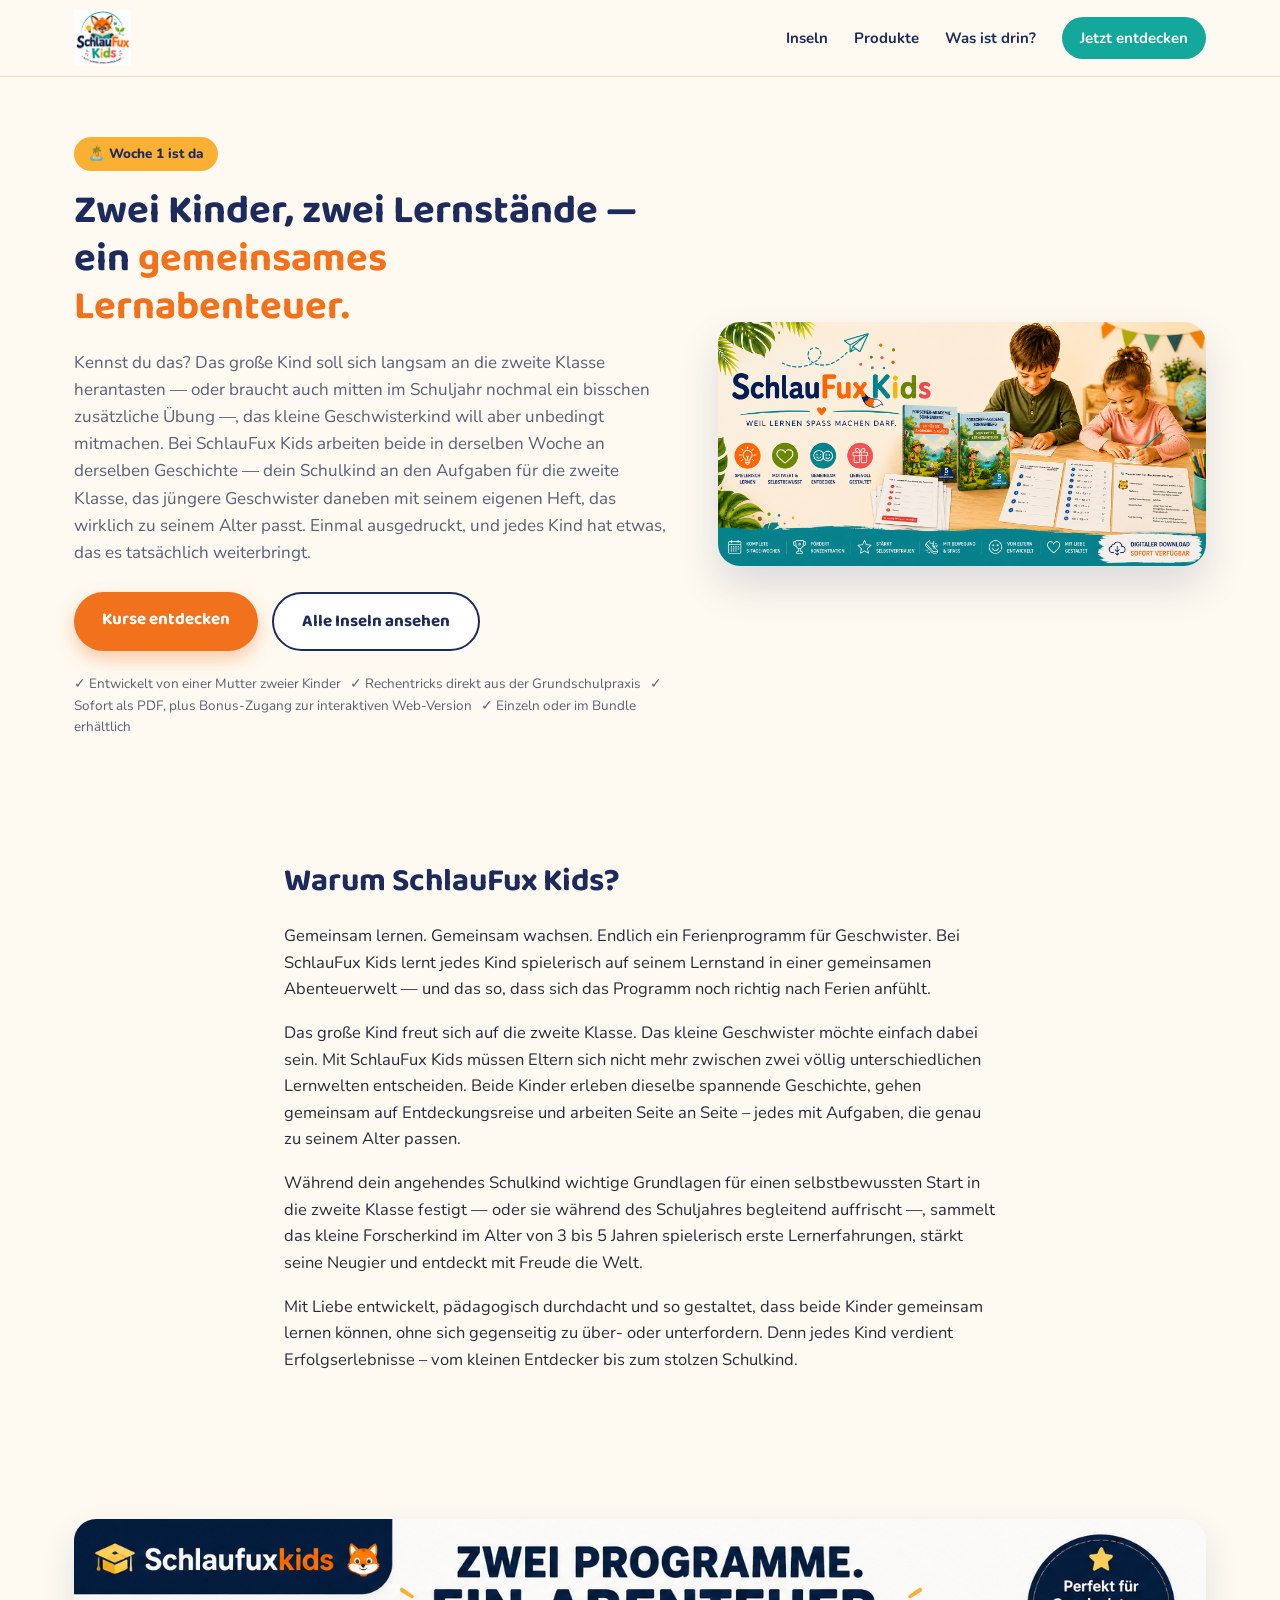
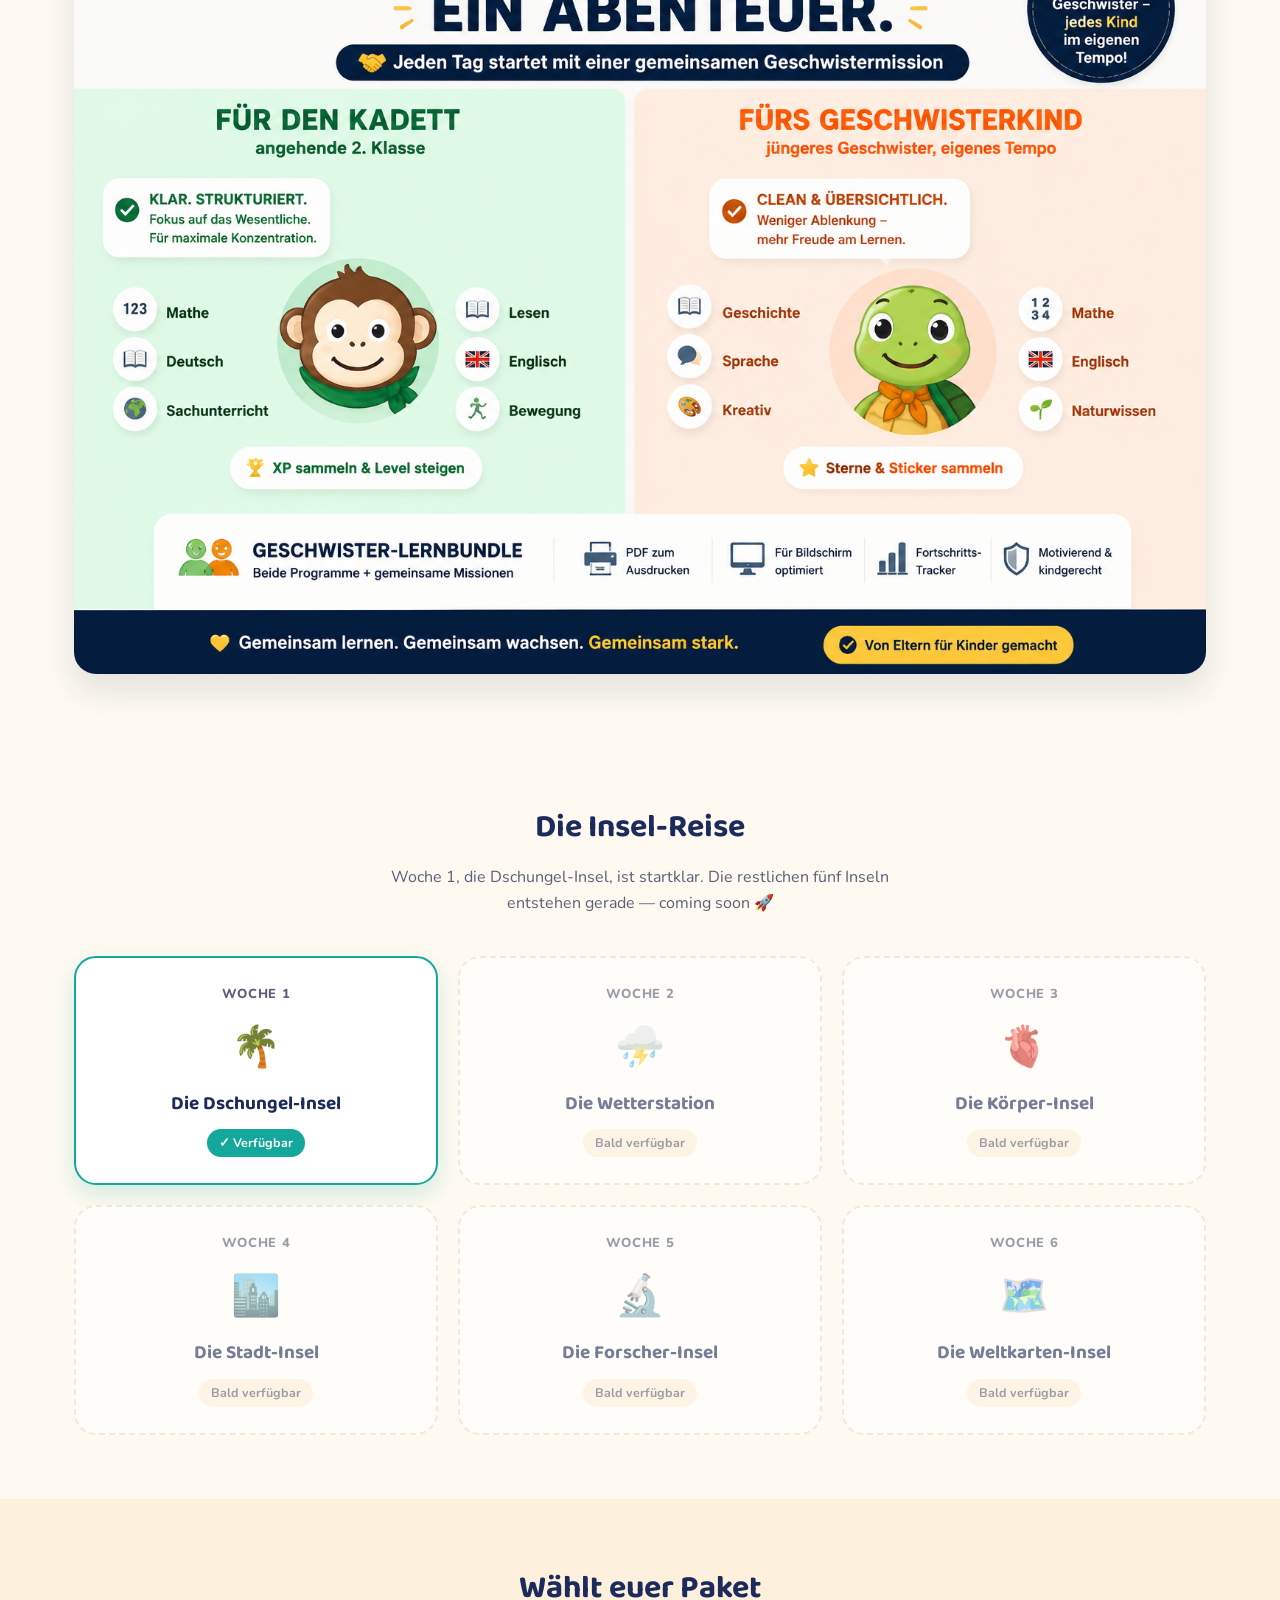
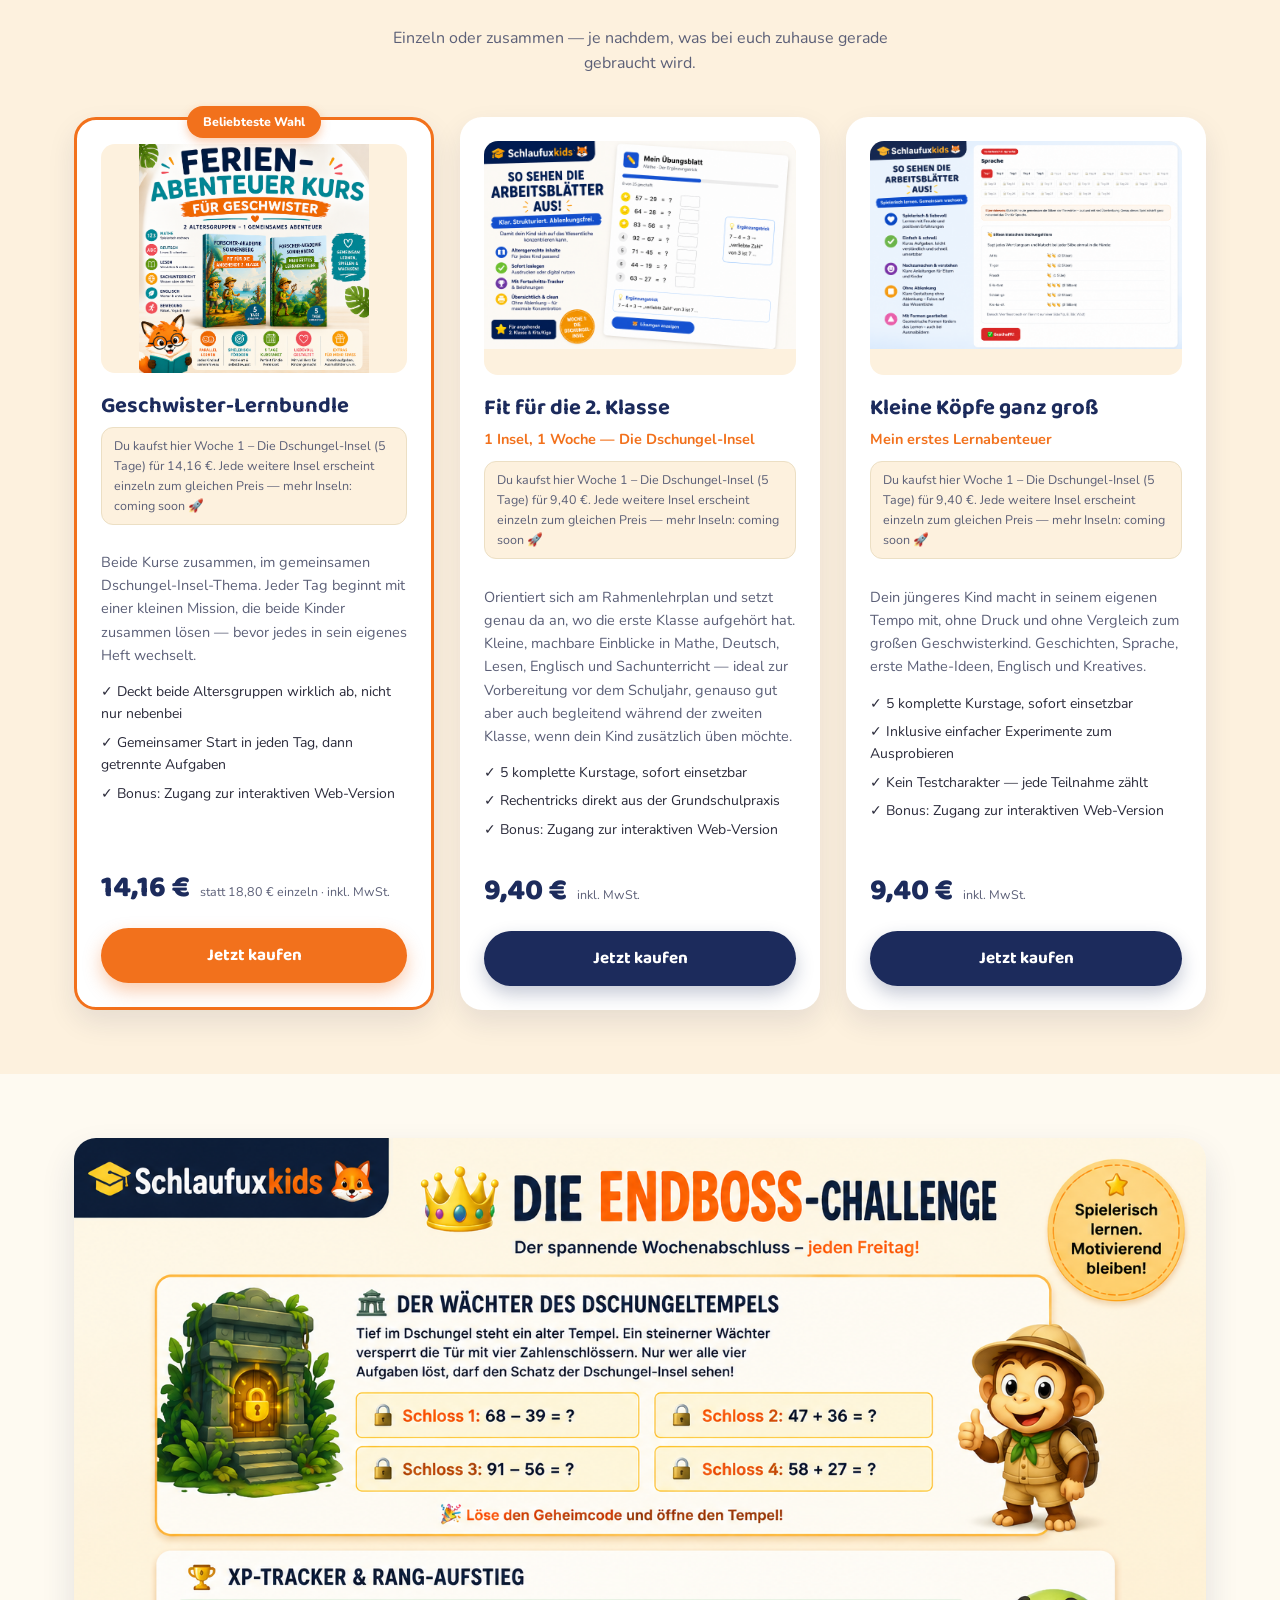
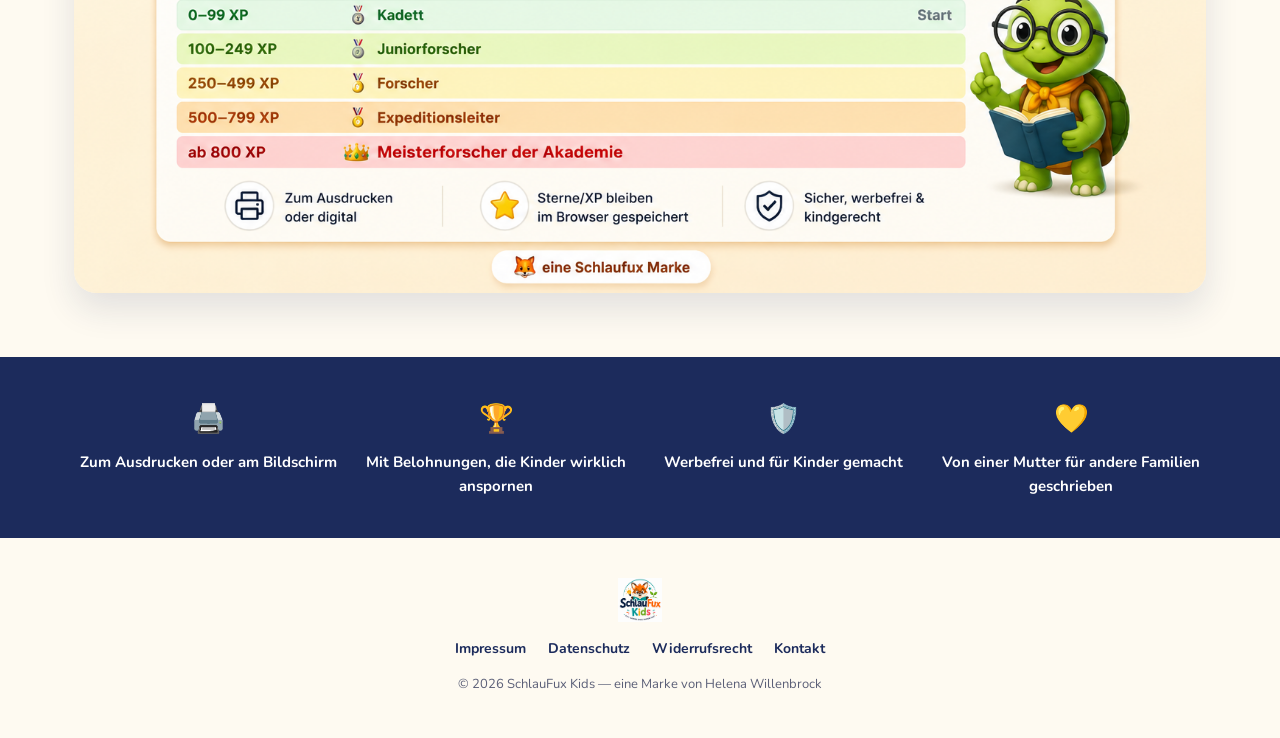
==== index.html @ 7cf53f63 "Initial deploy: SchlauFux Kids website Co-Authored-By: Claude Sonnet 5 <noreply@anthropic.com>" ====
<!DOCTYPE html>
<html lang="de">
<head>
<meta charset="UTF-8">
<meta name="viewport" content="width=device-width, initial-scale=1.0">
<title>SchlauFux Kids — Ferienlernpakete für Geschwister</title>
<meta name="description" content="Ferien-Lernpakete für Geschwister unterschiedlichen Alters — jedes Kind bekommt Aufgaben, die zu seinem Alter passen. Als Bundle oder einzeln.">
<link rel="preconnect" href="https://fonts.googleapis.com">
<link rel="preconnect" href="https://fonts.gstatic.com" crossorigin>
<link href="https://fonts.googleapis.com/css2?family=Baloo+2:wght@500;700;800&family=Nunito:wght@400;600;700;800&display=swap" rel="stylesheet">
<link rel="stylesheet" href="css/style.css?v=1">
</head>
<body>

<header class="site-header">
  <div class="wrap header-inner">
    <a href="#top" class="brand">
      <img src="img/logo.png" alt="SchlauFux Kids" class="brand-logo">
    </a>
    <nav class="main-nav">
      <a href="#inseln">Inseln</a>
      <a href="#produkte">Produkte</a>
      <a href="#enthalten">Was ist drin?</a>
      <a href="#produkte" class="nav-cta">Jetzt entdecken</a>
    </nav>
  </div>
</header>

<section class="hero" id="top">
  <div class="wrap hero-inner">
    <div class="hero-text">
      <span class="eyebrow">🏝️ Woche 1 ist da</span>
      <h1>Zwei Kinder, zwei Lernstände —<br>ein <span class="accent-orange">gemeinsames Lernabenteuer.</span></h1>
      <p class="hero-sub">Kennst du das? Das große Kind soll sich langsam an die zweite Klasse herantasten — oder braucht auch mitten im Schuljahr nochmal ein bisschen zusätzliche Übung —, das kleine Geschwisterkind will aber unbedingt mitmachen. Bei SchlauFux Kids arbeiten beide in derselben Woche an derselben Geschichte — dein Schulkind an den Aufgaben für die zweite Klasse, das jüngere Geschwister daneben mit seinem eigenen Heft, das wirklich zu seinem Alter passt. Einmal ausgedruckt, und jedes Kind hat etwas, das es tatsächlich weiterbringt.</p>
      <div class="hero-actions">
        <a href="#produkte" class="btn btn-primary">Kurse entdecken</a>
        <a href="#inseln" class="btn btn-ghost">Alle Inseln ansehen</a>
      </div>
      <p class="trust-line">✓ Entwickelt von einer Mutter zweier Kinder &nbsp; ✓ Rechentricks direkt aus der Grundschulpraxis &nbsp; ✓ Sofort als PDF, plus Bonus-Zugang zur interaktiven Web-Version &nbsp; ✓ Einzeln oder im Bundle erhältlich</p>
    </div>
    <div class="hero-image">
      <img src="img/hero-banner.png" alt="SchlauFux Kids — zwei Kinder arbeiten mit den Lernheften">
    </div>
  </div>
</section>

<section class="section warum">
  <div class="wrap warum-inner">
    <h2 class="section-title">Warum SchlauFux Kids?</h2>
    <p>Gemeinsam lernen. Gemeinsam wachsen. Endlich ein Ferienprogramm für Geschwister. Bei SchlauFux Kids lernt jedes Kind spielerisch auf seinem Lernstand in einer gemeinsamen Abenteuerwelt — und das so, dass sich das Programm noch richtig nach Ferien anfühlt.</p>
    <p>Das große Kind freut sich auf die zweite Klasse. Das kleine Geschwister möchte einfach dabei sein. Mit SchlauFux Kids müssen Eltern sich nicht mehr zwischen zwei völlig unterschiedlichen Lernwelten entscheiden. Beide Kinder erleben dieselbe spannende Geschichte, gehen gemeinsam auf Entdeckungsreise und arbeiten Seite an Seite – jedes mit Aufgaben, die genau zu seinem Alter passen.</p>
    <p>Während dein angehendes Schulkind wichtige Grundlagen für einen selbstbewussten Start in die zweite Klasse festigt — oder sie während des Schuljahres begleitend auffrischt —, sammelt das kleine Forscherkind im Alter von 3 bis 5 Jahren spielerisch erste Lernerfahrungen, stärkt seine Neugier und entdeckt mit Freude die Welt.</p>
    <p>Mit Liebe entwickelt, pädagogisch durchdacht und so gestaltet, dass beide Kinder gemeinsam lernen können, ohne sich gegenseitig zu über- oder unterfordern. Denn jedes Kind verdient Erfolgserlebnisse – vom kleinen Entdecker bis zum stolzen Schulkind.</p>
  </div>
</section>

<section class="section two-programs">
  <div class="wrap">
    <img src="img/two-programs.png" alt="Zwei Programme, ein Abenteuer — für den Kadett und das Geschwisterkind" class="full-image">
  </div>
</section>

<section class="section" id="inseln">
  <div class="wrap">
    <h2 class="section-title">Die Insel-Reise</h2>
    <p class="section-sub">Woche 1, die Dschungel-Insel, ist startklar. Die restlichen fünf Inseln entstehen gerade — coming soon 🚀</p>
    <div class="island-roadmap">
      <div class="island-card available">
        <span class="island-num">Woche 1</span>
        <span class="island-emoji">🌴</span>
        <h3>Die Dschungel-Insel</h3>
        <span class="island-status status-available">✓ Verfügbar</span>
      </div>
      <div class="island-card">
        <span class="island-num">Woche 2</span>
        <span class="island-emoji">⛈️</span>
        <h3>Die Wetterstation</h3>
        <span class="island-status">Bald verfügbar</span>
      </div>
      <div class="island-card">
        <span class="island-num">Woche 3</span>
        <span class="island-emoji">🫀</span>
        <h3>Die Körper-Insel</h3>
        <span class="island-status">Bald verfügbar</span>
      </div>
      <div class="island-card">
        <span class="island-num">Woche 4</span>
        <span class="island-emoji">🏙️</span>
        <h3>Die Stadt-Insel</h3>
        <span class="island-status">Bald verfügbar</span>
      </div>
      <div class="island-card">
        <span class="island-num">Woche 5</span>
        <span class="island-emoji">🔬</span>
        <h3>Die Forscher-Insel</h3>
        <span class="island-status">Bald verfügbar</span>
      </div>
      <div class="island-card">
        <span class="island-num">Woche 6</span>
        <span class="island-emoji">🗺️</span>
        <h3>Die Weltkarten-Insel</h3>
        <span class="island-status">Bald verfügbar</span>
      </div>
    </div>
  </div>
</section>

<section class="section alt" id="produkte">
  <div class="wrap">
    <h2 class="section-title">Wählt euer Paket</h2>
    <p class="section-sub">Einzeln oder zusammen — je nachdem, was bei euch zuhause gerade gebraucht wird.</p>

    <div class="product-grid">

      <article class="product-card product-bundle">
        <span class="product-badge">Beliebteste Wahl</span>
        <img src="img/bundle-cover.png" alt="Geschwister-Lernbundle Cover" class="product-cover">
        <h3>Geschwister-Lernbundle</h3>
        <p class="availability-note">Du kaufst hier Woche 1 – Die Dschungel-Insel (5 Tage) für 14,16 €. Jede weitere Insel erscheint einzeln zum gleichen Preis — mehr Inseln: coming soon 🚀</p>
        <p class="product-desc">Beide Kurse zusammen, im gemeinsamen Dschungel-Insel-Thema. Jeder Tag beginnt mit einer kleinen Mission, die beide Kinder zusammen lösen — bevor jedes in sein eigenes Heft wechselt.</p>
        <ul class="product-features">
          <li>✓ Deckt beide Altersgruppen wirklich ab, nicht nur nebenbei</li>
          <li>✓ Gemeinsamer Start in jeden Tag, dann getrennte Aufgaben</li>
          <li>✓ Bonus: Zugang zur interaktiven Web-Version</li>
        </ul>
        <div class="product-price">
          <span class="price-amount">14,16&nbsp;€</span>
          <span class="price-note">statt 18,80&nbsp;€ einzeln · inkl. MwSt.</span>
        </div>
        <a href="#" class="btn btn-primary btn-block" data-checkout="bundle" rel="nofollow">Jetzt kaufen</a>
      </article>

      <article class="product-card">
        <img src="img/worksheet-preview.png" alt="Fit für die 2. Klasse — Die Dschungel-Insel" class="product-cover product-cover-crop">
        <h3>Fit für die 2. Klasse</h3>
        <p class="product-tagline">1 Insel, 1 Woche — Die Dschungel-Insel</p>
        <p class="availability-note">Du kaufst hier Woche 1 – Die Dschungel-Insel (5 Tage) für 9,40 €. Jede weitere Insel erscheint einzeln zum gleichen Preis — mehr Inseln: coming soon 🚀</p>
        <p class="product-desc">Orientiert sich am Rahmenlehrplan und setzt genau da an, wo die erste Klasse aufgehört hat. Kleine, machbare Einblicke in Mathe, Deutsch, Lesen, Englisch und Sachunterricht — ideal zur Vorbereitung vor dem Schuljahr, genauso gut aber auch begleitend während der zweiten Klasse, wenn dein Kind zusätzlich üben möchte.</p>
        <ul class="product-features">
          <li>✓ 5 komplette Kurstage, sofort einsetzbar</li>
          <li>✓ Rechentricks direkt aus der Grundschulpraxis</li>
          <li>✓ Bonus: Zugang zur interaktiven Web-Version</li>
        </ul>
        <div class="product-price">
          <span class="price-amount">9,40&nbsp;€</span>
          <span class="price-note">inkl. MwSt.</span>
        </div>
        <a href="#" class="btn btn-secondary btn-block" data-checkout="solo-2klasse" rel="nofollow">Jetzt kaufen</a>
      </article>

      <article class="product-card">
        <img src="img/kleine-koepfe-preview.png" alt="Kleine Köpfe ganz groß — Mein erstes Lernabenteuer" class="product-cover product-cover-crop">
        <h3>Kleine Köpfe ganz groß</h3>
        <p class="product-tagline">Mein erstes Lernabenteuer</p>
        <p class="availability-note">Du kaufst hier Woche 1 – Die Dschungel-Insel (5 Tage) für 9,40 €. Jede weitere Insel erscheint einzeln zum gleichen Preis — mehr Inseln: coming soon 🚀</p>
        <p class="product-desc">Dein jüngeres Kind macht in seinem eigenen Tempo mit, ohne Druck und ohne Vergleich zum großen Geschwisterkind. Geschichten, Sprache, erste Mathe-Ideen, Englisch und Kreatives.</p>
        <ul class="product-features">
          <li>✓ 5 komplette Kurstage, sofort einsetzbar</li>
          <li>✓ Inklusive einfacher Experimente zum Ausprobieren</li>
          <li>✓ Kein Testcharakter — jede Teilnahme zählt</li>
          <li>✓ Bonus: Zugang zur interaktiven Web-Version</li>
        </ul>
        <div class="product-price">
          <span class="price-amount">9,40&nbsp;€</span>
          <span class="price-note">inkl. MwSt.</span>
        </div>
        <a href="#" class="btn btn-secondary btn-block" data-checkout="solo-kita" rel="nofollow">Jetzt kaufen</a>
      </article>

    </div>
  </div>
</section>

<section class="section" id="enthalten">
  <div class="wrap">
    <img src="img/endboss-challenge.png" alt="Die Endboss-Challenge — Wochenabschluss" class="full-image">
  </div>
</section>

<section class="section trust-strip">
  <div class="wrap trust-strip-inner">
    <div class="trust-item">
      <span class="trust-icon">🖨️</span>
      <span>Zum Ausdrucken oder am Bildschirm</span>
    </div>
    <div class="trust-item">
      <span class="trust-icon">🏆</span>
      <span>Mit Belohnungen, die Kinder wirklich anspornen</span>
    </div>
    <div class="trust-item">
      <span class="trust-icon">🛡️</span>
      <span>Werbefrei und für Kinder gemacht</span>
    </div>
    <div class="trust-item">
      <span class="trust-icon">💛</span>
      <span>Von einer Mutter für andere Familien geschrieben</span>
    </div>
  </div>
</section>

<footer class="site-footer">
  <div class="wrap footer-inner">
    <img src="img/logo.png" alt="SchlauFux Kids" class="footer-logo">
    <nav class="footer-nav">
      <a href="impressum.html">Impressum</a>
      <a href="datenschutz.html">Datenschutz</a>
      <a href="widerruf.html">Widerrufsrecht</a>
      <a href="mailto:Helenawillen@gmx.de">Kontakt</a>
    </nav>
    <p class="footer-copy">© 2026 SchlauFux Kids — eine Marke von Helena Willenbrock</p>
  </div>
</footer>

</body>
</html>
---- css/style.css ----
:root {
  --navy: #1c2b5c;
  --orange: #f2711c;
  --teal: #14a89c;
  --gold: #fbb034;
  --green: #7cb518;
  --pink: #ef476f;
  --cream: #fefaf1;
  --cream-alt: #fdf1de;
  --text: #2a2a3a;
  --text-soft: #5b5f77;
  --border: #ecdfc4;
  --radius: 22px;
  --font-fun: 'Baloo 2', sans-serif;
  --font-body: 'Nunito', sans-serif;
}

* { box-sizing: border-box; }
html { scroll-behavior: smooth; }
body {
  margin: 0;
  font-family: var(--font-body);
  color: var(--text);
  background: var(--cream);
  line-height: 1.6;
}
img { max-width: 100%; display: block; }
h1, h2, h3 { font-family: var(--font-fun); color: var(--navy); margin: 0 0 12px; }
a { color: inherit; }
.wrap { max-width: 1180px; margin: 0 auto; padding: 0 24px; }
.accent-orange { color: var(--orange); }

/* ---------- Buttons ---------- */
.btn {
  display: inline-block;
  font-family: var(--font-fun);
  font-weight: 700;
  font-size: 17px;
  text-decoration: none;
  padding: 14px 28px;
  border-radius: 999px;
  transition: transform 0.15s ease, box-shadow 0.15s ease;
  border: none;
  cursor: pointer;
}
.btn:hover { transform: translateY(-2px); }
.btn-primary {
  background: var(--orange);
  color: #fff;
  box-shadow: 0 8px 18px rgba(242,113,28,0.35);
}
.btn-secondary {
  background: var(--navy);
  color: #fff;
  box-shadow: 0 8px 18px rgba(28,43,92,0.25);
}
.btn-ghost {
  background: #fff;
  color: var(--navy);
  border: 2px solid var(--navy);
}
.btn-block { width: 100%; text-align: center; }

/* ---------- Header ---------- */
.site-header {
  position: sticky;
  top: 0;
  z-index: 50;
  background: rgba(254,250,241,0.92);
  backdrop-filter: blur(6px);
  border-bottom: 1px solid var(--border);
}
.header-inner {
  display: flex;
  align-items: center;
  justify-content: space-between;
  padding: 10px 24px;
}
.brand-logo { height: 56px; }
.main-nav { display: flex; align-items: center; gap: 26px; }
.main-nav a {
  text-decoration: none;
  font-weight: 700;
  color: var(--navy);
  font-size: 15px;
}
.main-nav .nav-cta {
  background: var(--teal);
  color: #fff;
  padding: 9px 18px;
  border-radius: 999px;
}

/* ---------- Hero ---------- */
.hero { padding: 60px 0 40px; }
.hero-inner {
  display: grid;
  grid-template-columns: 1.1fr 0.9fr;
  gap: 48px;
  align-items: center;
}
.eyebrow {
  display: inline-block;
  background: var(--gold);
  color: var(--navy);
  font-weight: 800;
  font-size: 13.5px;
  padding: 6px 14px;
  border-radius: 999px;
  margin-bottom: 16px;
}
.hero h1 { font-size: 40px; line-height: 1.2; margin-bottom: 18px; }
.hero-sub { font-size: 17px; color: var(--text-soft); margin-bottom: 26px; }
.hero-actions { display: flex; gap: 14px; flex-wrap: wrap; margin-bottom: 22px; }
.trust-line { font-size: 13.5px; color: var(--text-soft); }
.hero-image img { border-radius: var(--radius); box-shadow: 0 20px 40px rgba(28,43,92,0.15); }

/* ---------- Sections ---------- */
.section { padding: 64px 0; }
.section.alt { background: var(--cream-alt); }
.section-title { text-align: center; font-size: 32px; }
.section-sub {
  text-align: center;
  color: var(--text-soft);
  font-size: 16px;
  max-width: 560px;
  margin: 0 auto 40px;
}
.full-image {
  border-radius: var(--radius);
  box-shadow: 0 16px 34px rgba(28,43,92,0.12);
  overflow: hidden;
}

/* ---------- Island roadmap ---------- */
.island-roadmap {
  display: grid;
  grid-template-columns: repeat(3, 1fr);
  gap: 20px;
}
.island-card {
  background: #fff;
  border: 2px dashed var(--border);
  border-radius: var(--radius);
  padding: 26px 20px;
  text-align: center;
  opacity: 0.6;
}
.island-card.available {
  opacity: 1;
  border: 2px solid var(--teal);
  box-shadow: 0 10px 24px rgba(20,168,156,0.18);
}
.island-num {
  display: block;
  font-weight: 800;
  color: var(--text-soft);
  font-size: 13px;
  text-transform: uppercase;
  letter-spacing: 0.05em;
}
.island-emoji { font-size: 40px; display: block; margin: 10px 0; }
.island-card h3 { font-size: 19px; margin-bottom: 10px; }
.island-status {
  display: inline-block;
  font-size: 12.5px;
  font-weight: 700;
  color: var(--text-soft);
  background: var(--cream-alt);
  padding: 4px 12px;
  border-radius: 999px;
}
.island-status.status-available {
  background: var(--teal);
  color: #fff;
}

/* ---------- Products ---------- */
.product-grid {
  display: grid;
  grid-template-columns: repeat(3, 1fr);
  gap: 26px;
  align-items: stretch;
}
.product-card {
  position: relative;
  background: #fff;
  border-radius: var(--radius);
  padding: 24px;
  box-shadow: 0 12px 28px rgba(28,43,92,0.10);
  display: flex;
  flex-direction: column;
}
.product-bundle { border: 3px solid var(--orange); }
.product-badge {
  position: absolute;
  top: -14px;
  left: 50%;
  transform: translateX(-50%);
  background: var(--orange);
  color: #fff;
  font-weight: 800;
  font-size: 12.5px;
  padding: 6px 16px;
  border-radius: 999px;
  box-shadow: 0 4px 10px rgba(242,113,28,0.35);
}
.product-cover {
  border-radius: 14px;
  margin-bottom: 16px;
  aspect-ratio: 4/3;
  object-fit: contain;
  background: var(--cream-alt);
}
.product-cover-crop { object-position: top; }
.availability-note {
  background: var(--cream-alt);
  border: 1px solid var(--border);
  border-radius: 12px;
  padding: 8px 12px;
  font-size: 12.5px;
  color: var(--text-soft);
  margin: 0 0 12px;
}

/* ---------- Warum-Sektion ---------- */
.warum-inner { max-width: 760px; }
.warum-inner .section-title { text-align: left; }
.warum-inner p {
  font-size: 16.5px;
  color: var(--text);
  margin-bottom: 18px;
}
.product-card h3 { font-size: 22px; margin-bottom: 2px; }
.product-tagline { font-weight: 700; color: var(--orange); margin: 0 0 10px; font-size: 14.5px; }
.product-desc { color: var(--text-soft); font-size: 14.5px; margin-bottom: 14px; }
.product-features {
  list-style: none;
  padding: 0;
  margin: 0 0 20px;
  font-size: 14px;
  color: var(--text);
}
.product-features li { margin-bottom: 6px; }
.product-price {
  margin-top: auto;
  margin-bottom: 16px;
  display: flex;
  align-items: baseline;
  gap: 10px;
}
.price-amount { font-family: var(--font-fun); font-size: 30px; color: var(--navy); font-weight: 800; }
.price-note { font-size: 12.5px; color: var(--text-soft); }

/* ---------- Trust strip ---------- */
.trust-strip { background: var(--navy); padding: 40px 0; }
.trust-strip-inner {
  display: grid;
  grid-template-columns: repeat(4, 1fr);
  gap: 18px;
  text-align: center;
}
.trust-item {
  color: #fff;
  font-weight: 700;
  font-size: 15px;
  display: flex;
  flex-direction: column;
  align-items: center;
  gap: 8px;
}
.trust-icon { font-size: 28px; }

/* ---------- Footer ---------- */
.site-footer { padding: 40px 0 30px; text-align: center; }
.footer-logo { height: 44px; margin: 0 auto 16px; }
.footer-nav { display: flex; justify-content: center; gap: 22px; margin-bottom: 14px; flex-wrap: wrap; }
.footer-nav a { text-decoration: none; font-weight: 700; font-size: 14px; color: var(--navy); }
.footer-copy { font-size: 13px; color: var(--text-soft); }

/* ---------- Responsive ---------- */
@media (max-width: 900px) {
  .hero-inner { grid-template-columns: 1fr; }
  .hero h1 { font-size: 30px; }
  .island-roadmap { grid-template-columns: repeat(2, 1fr); }
  .product-grid { grid-template-columns: 1fr; }
  .trust-strip-inner { grid-template-columns: repeat(2, 1fr); }
  .main-nav { display: none; }
}
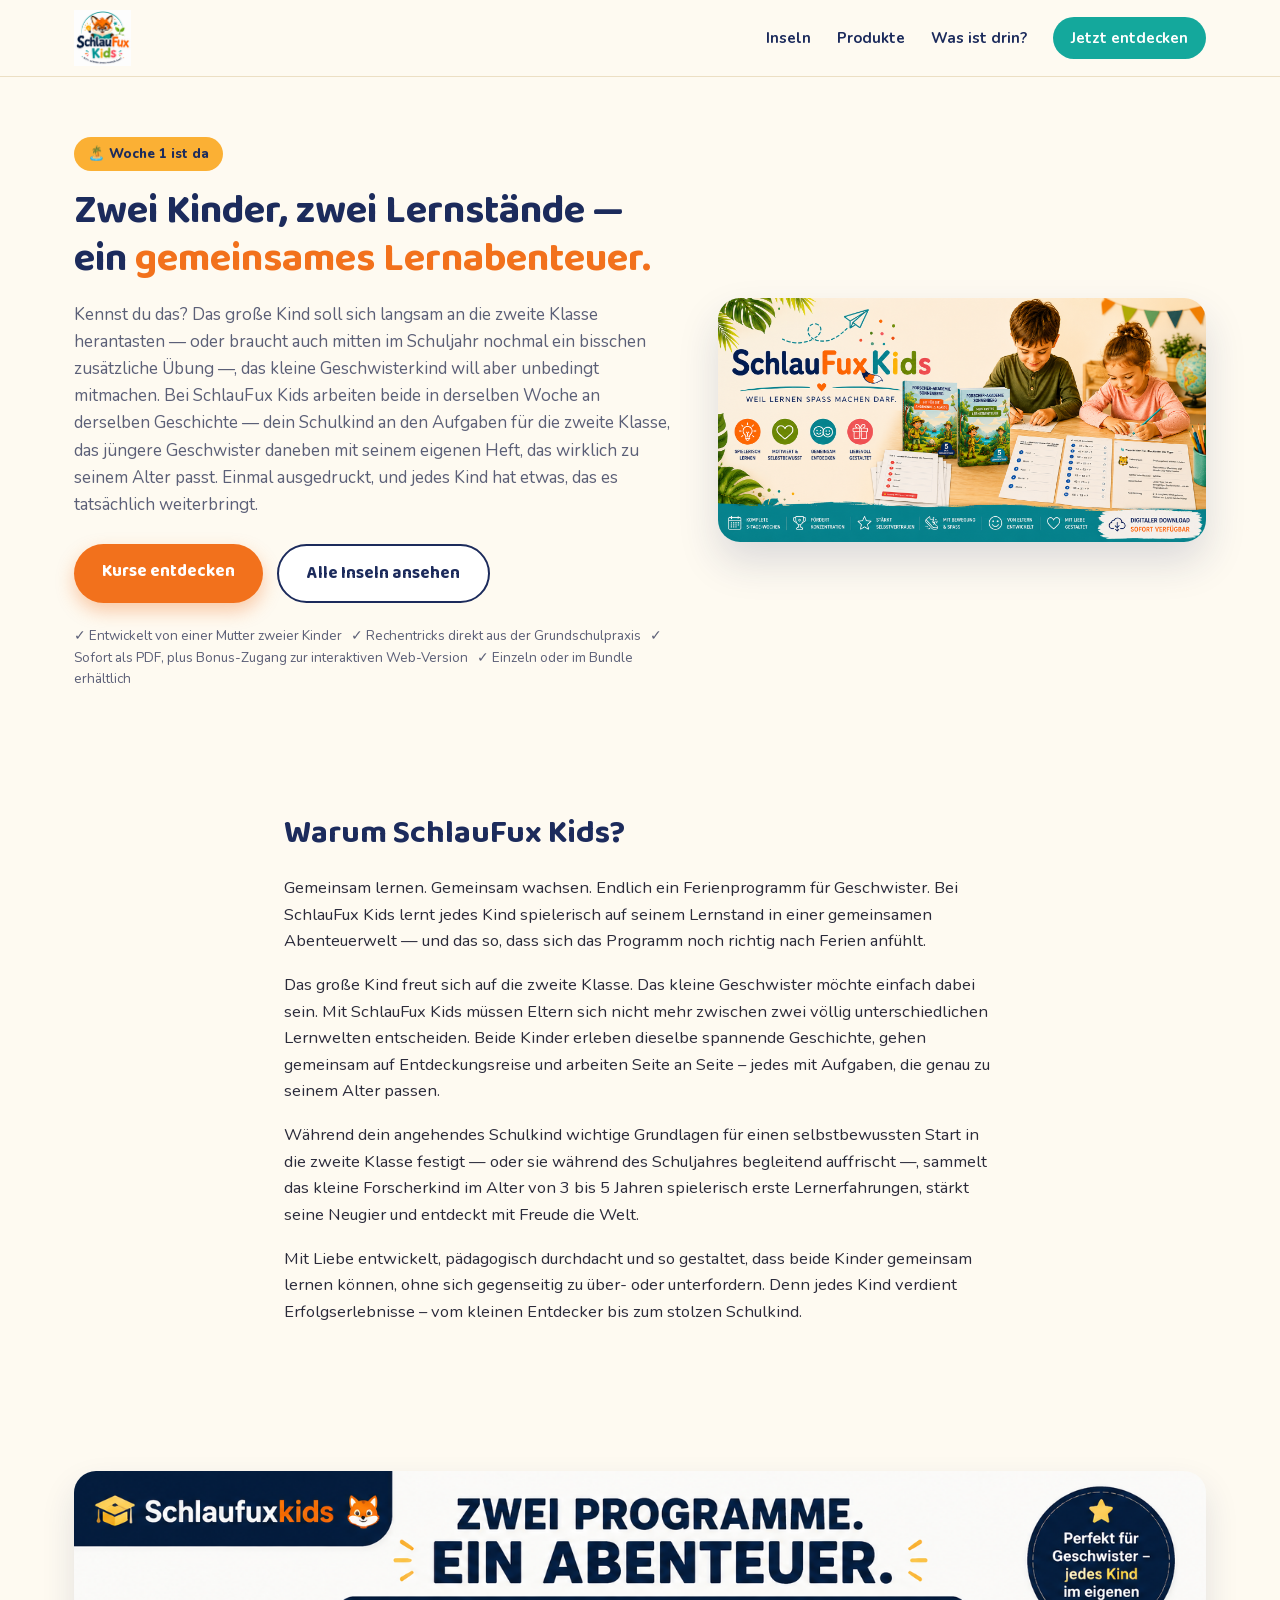
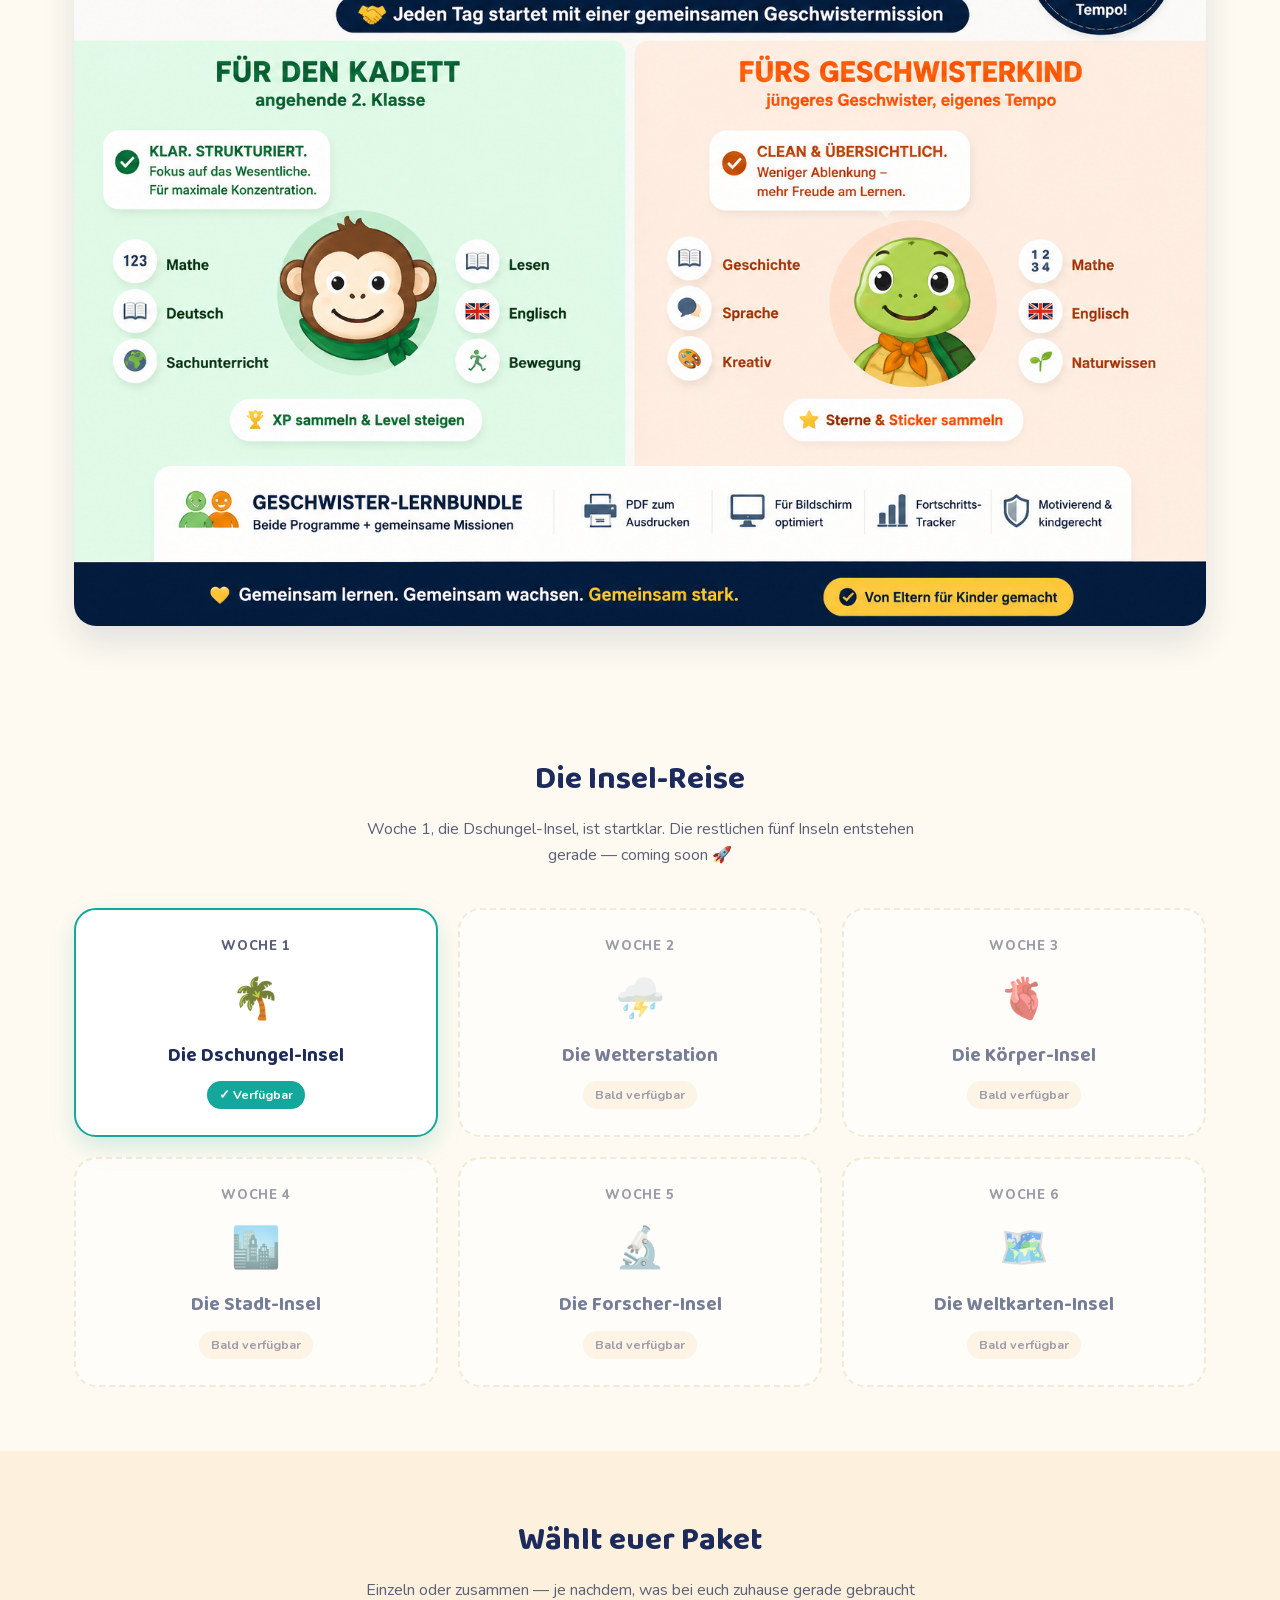
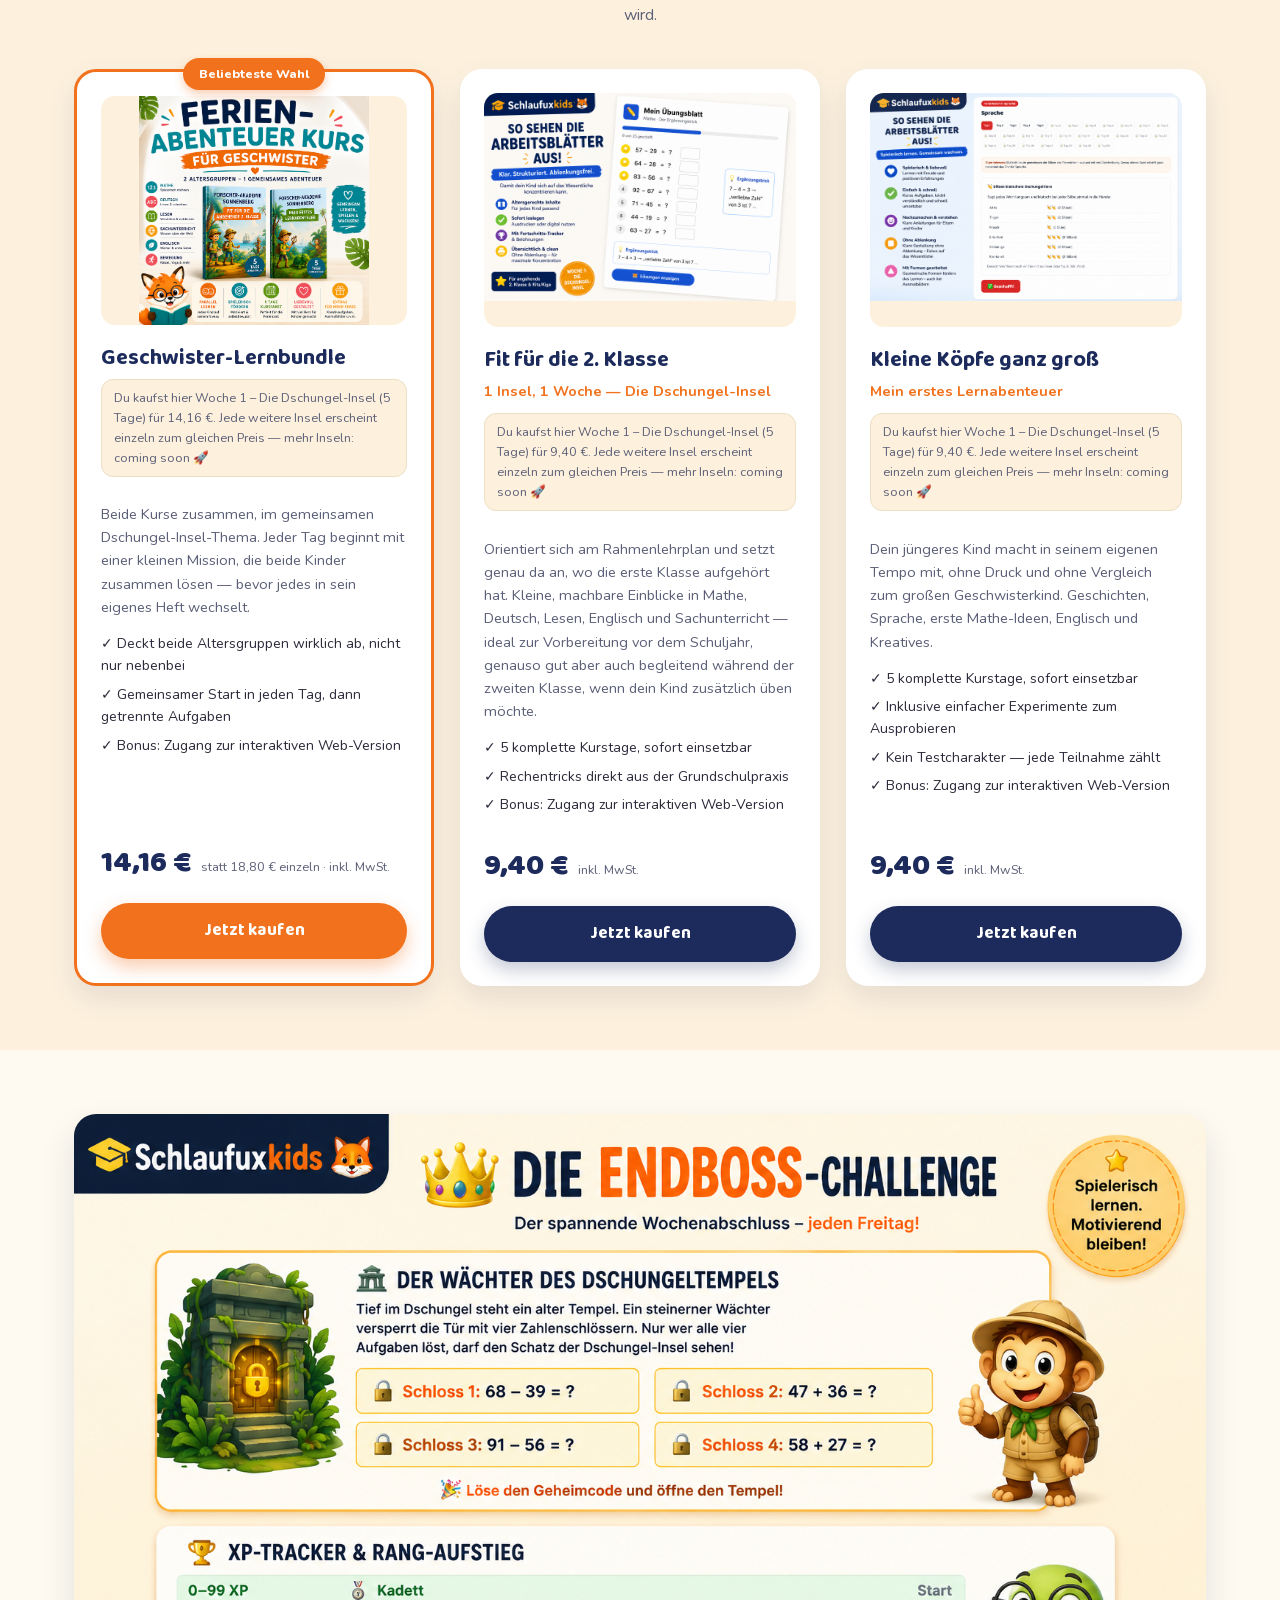
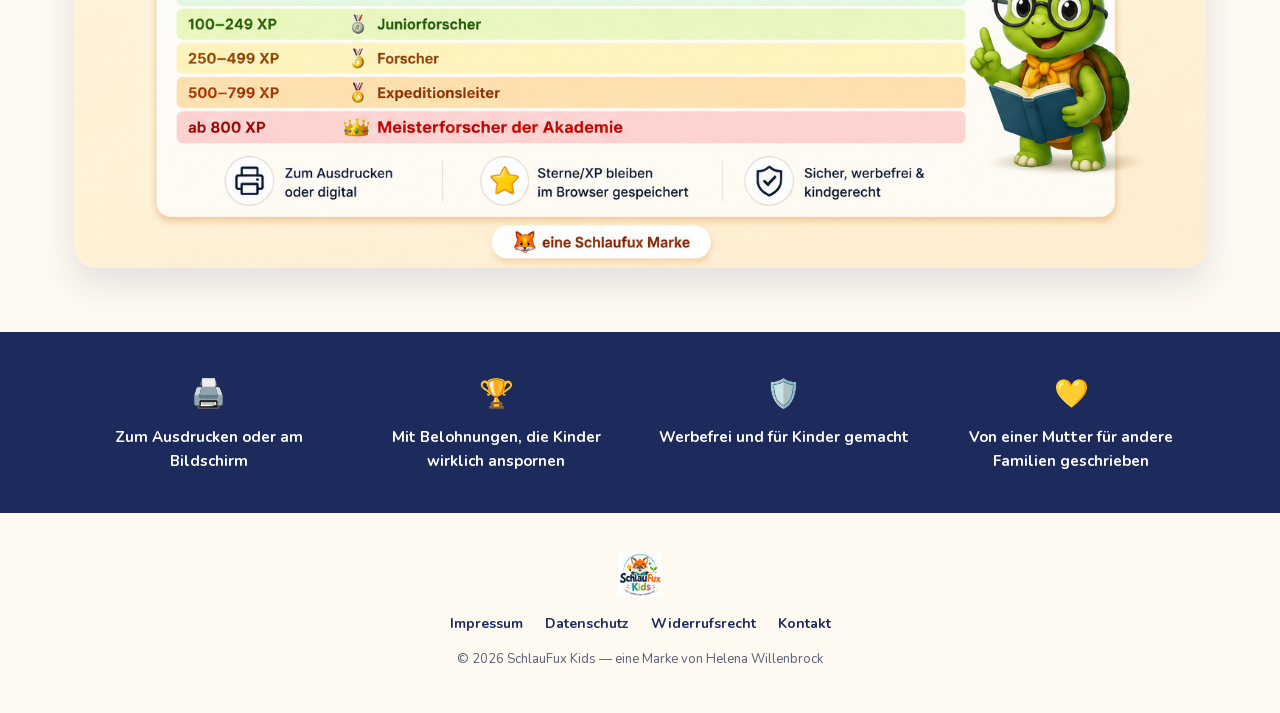
==== commit 409ea32f: "Rechtsseiten (Impressum, Datenschutz, Widerruf) + selbst gehostete Schriften Co-Authored-By: Claude " ====
--- a/index.html
+++ b/index.html
@@ -5,10 +5,8 @@
 <meta name="viewport" content="width=device-width, initial-scale=1.0">
 <title>SchlauFux Kids — Ferienlernpakete für Geschwister</title>
 <meta name="description" content="Ferien-Lernpakete für Geschwister unterschiedlichen Alters — jedes Kind bekommt Aufgaben, die zu seinem Alter passen. Als Bundle oder einzeln.">
-<link rel="preconnect" href="https://fonts.googleapis.com">
-<link rel="preconnect" href="https://fonts.gstatic.com" crossorigin>
-<link href="https://fonts.googleapis.com/css2?family=Baloo+2:wght@500;700;800&family=Nunito:wght@400;600;700;800&display=swap" rel="stylesheet">
-<link rel="stylesheet" href="css/style.css?v=1">
+<link rel="stylesheet" href="fonts/fonts.css">
+<link rel="stylesheet" href="css/style.css?v=2">
 </head>
 <body>
 
--- a/fonts/fonts.css
+++ b/fonts/fonts.css
@@ -0,0 +1,33 @@
+/* Selbst gehostete Schriften (Baloo 2, Nunito) — kein externer Aufruf an Google-Server, DSGVO-konform */
+@font-face {
+  font-family: 'Baloo 2';
+  font-style: normal;
+  font-weight: 500 800;
+  font-display: swap;
+  src: url(baloo2-latin-ext.woff2) format('woff2');
+  unicode-range: U+0100-02BA, U+02BD-02C5, U+02C7-02CC, U+02CE-02D7, U+02DD-02FF, U+0304, U+0308, U+0329, U+1D00-1DBF, U+1E00-1E9F, U+1EF2-1EFF, U+2020, U+20A0-20AB, U+20AD-20C0, U+2113, U+2C60-2C7F, U+A720-A7FF;
+}
+@font-face {
+  font-family: 'Baloo 2';
+  font-style: normal;
+  font-weight: 500 800;
+  font-display: swap;
+  src: url(baloo2-latin.woff2) format('woff2');
+  unicode-range: U+0000-00FF, U+0131, U+0152-0153, U+02BB-02BC, U+02C6, U+02DA, U+02DC, U+0304, U+0308, U+0329, U+2000-206F, U+20AC, U+2122, U+2191, U+2193, U+2212, U+2215, U+FEFF, U+FFFD;
+}
+@font-face {
+  font-family: 'Nunito';
+  font-style: normal;
+  font-weight: 400 800;
+  font-display: swap;
+  src: url(nunito-latin-ext.woff2) format('woff2');
+  unicode-range: U+0100-02BA, U+02BD-02C5, U+02C7-02CC, U+02CE-02D7, U+02DD-02FF, U+0304, U+0308, U+0329, U+1D00-1DBF, U+1E00-1E9F, U+1EF2-1EFF, U+2020, U+20A0-20AB, U+20AD-20C0, U+2113, U+2C60-2C7F, U+A720-A7FF;
+}
+@font-face {
+  font-family: 'Nunito';
+  font-style: normal;
+  font-weight: 400 800;
+  font-display: swap;
+  src: url(nunito-latin.woff2) format('woff2');
+  unicode-range: U+0000-00FF, U+0131, U+0152-0153, U+02BB-02BC, U+02C6, U+02DA, U+02DC, U+0304, U+0308, U+0329, U+2000-206F, U+20AC, U+2122, U+2191, U+2193, U+2212, U+2215, U+FEFF, U+FFFD;
+}
--- a/css/style.css
+++ b/css/style.css
@@ -271,6 +271,17 @@
 }
 .trust-icon { font-size: 28px; }
 
+/* ---------- Legal pages ---------- */
+.legal-page { padding: 50px 0 70px; }
+.legal-page .wrap { max-width: 760px; }
+.legal-back { display: inline-block; margin-bottom: 26px; font-weight: 700; text-decoration: none; color: var(--navy); }
+.legal-page h1 { font-size: 30px; margin-bottom: 6px; }
+.legal-updated { color: var(--text-soft); font-size: 13px; margin-bottom: 34px; }
+.legal-page h2 { font-size: 19px; margin-top: 36px; margin-bottom: 10px; }
+.legal-page p, .legal-page li { font-size: 15px; color: var(--text); margin-bottom: 12px; }
+.legal-page ul { padding-left: 22px; }
+.legal-page a.inline-link { color: var(--teal); font-weight: 700; }
+
 /* ---------- Footer ---------- */
 .site-footer { padding: 40px 0 30px; text-align: center; }
 .footer-logo { height: 44px; margin: 0 auto 16px; }
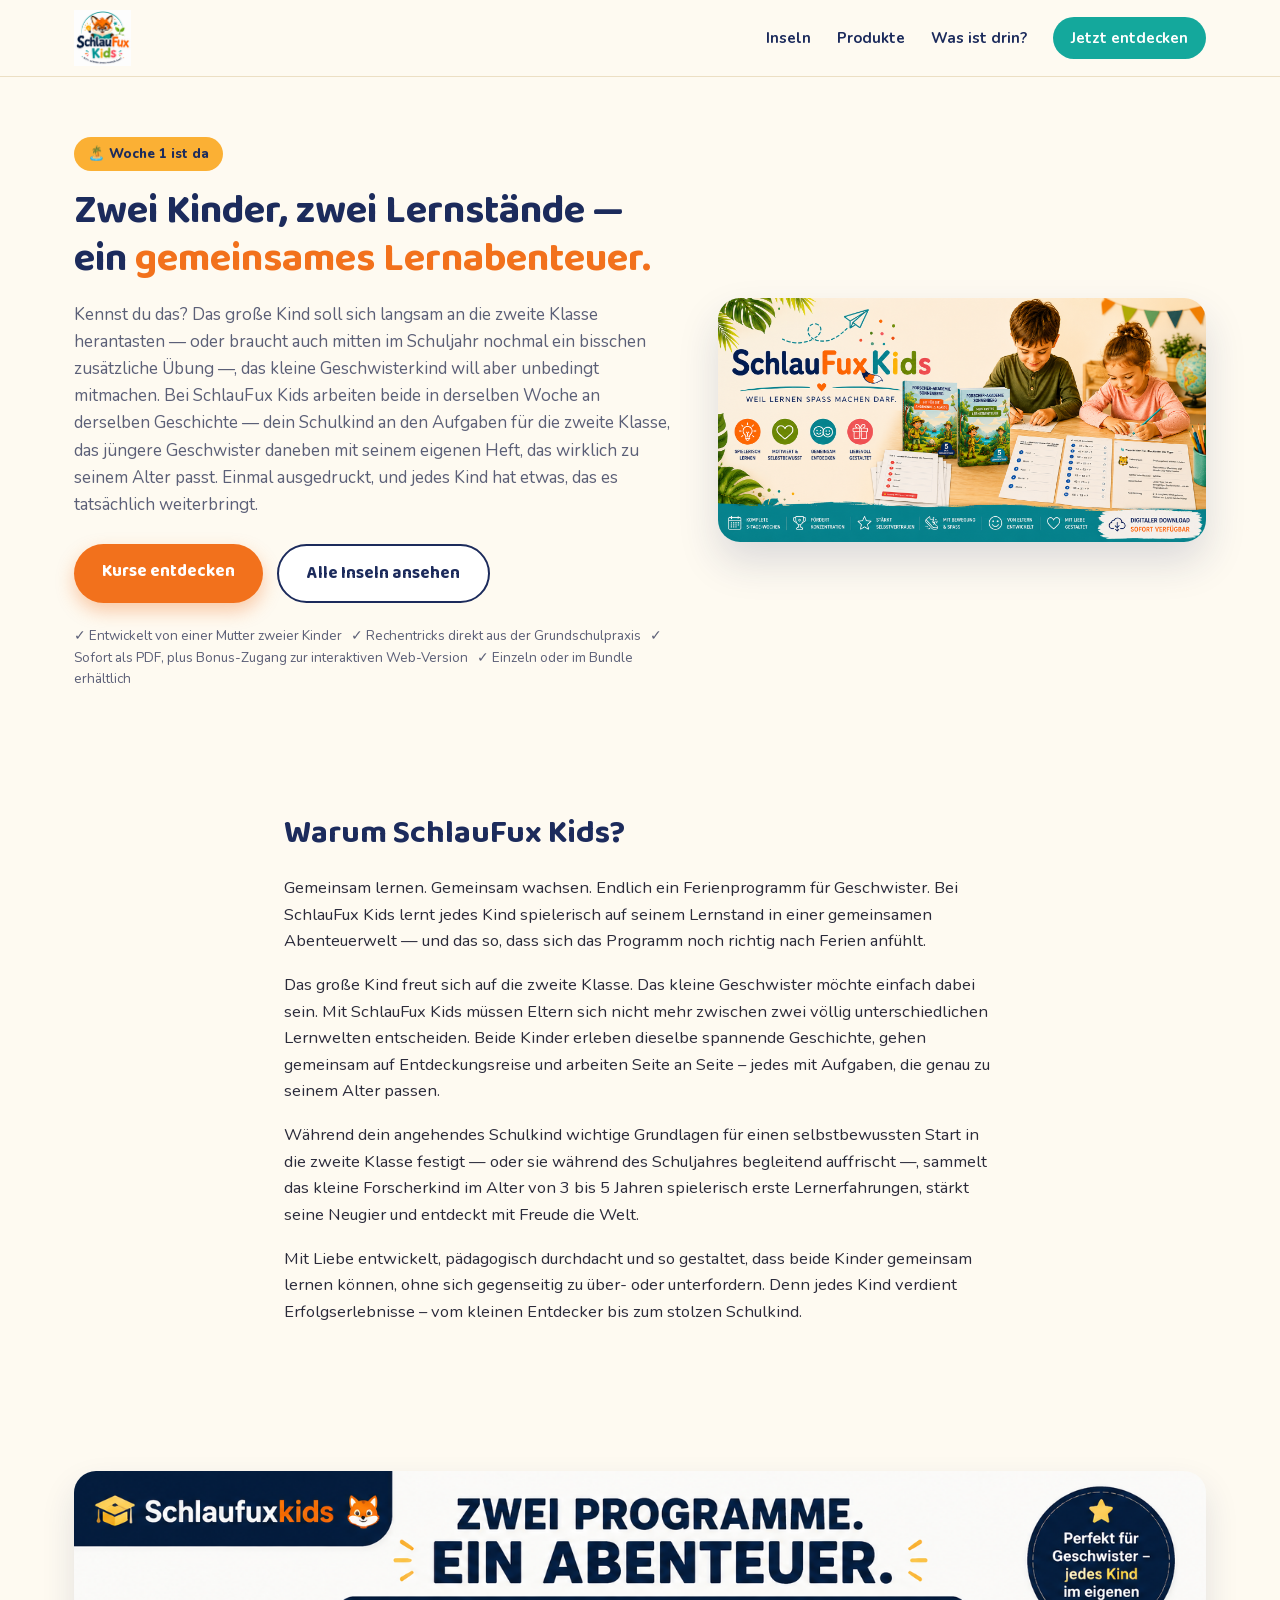
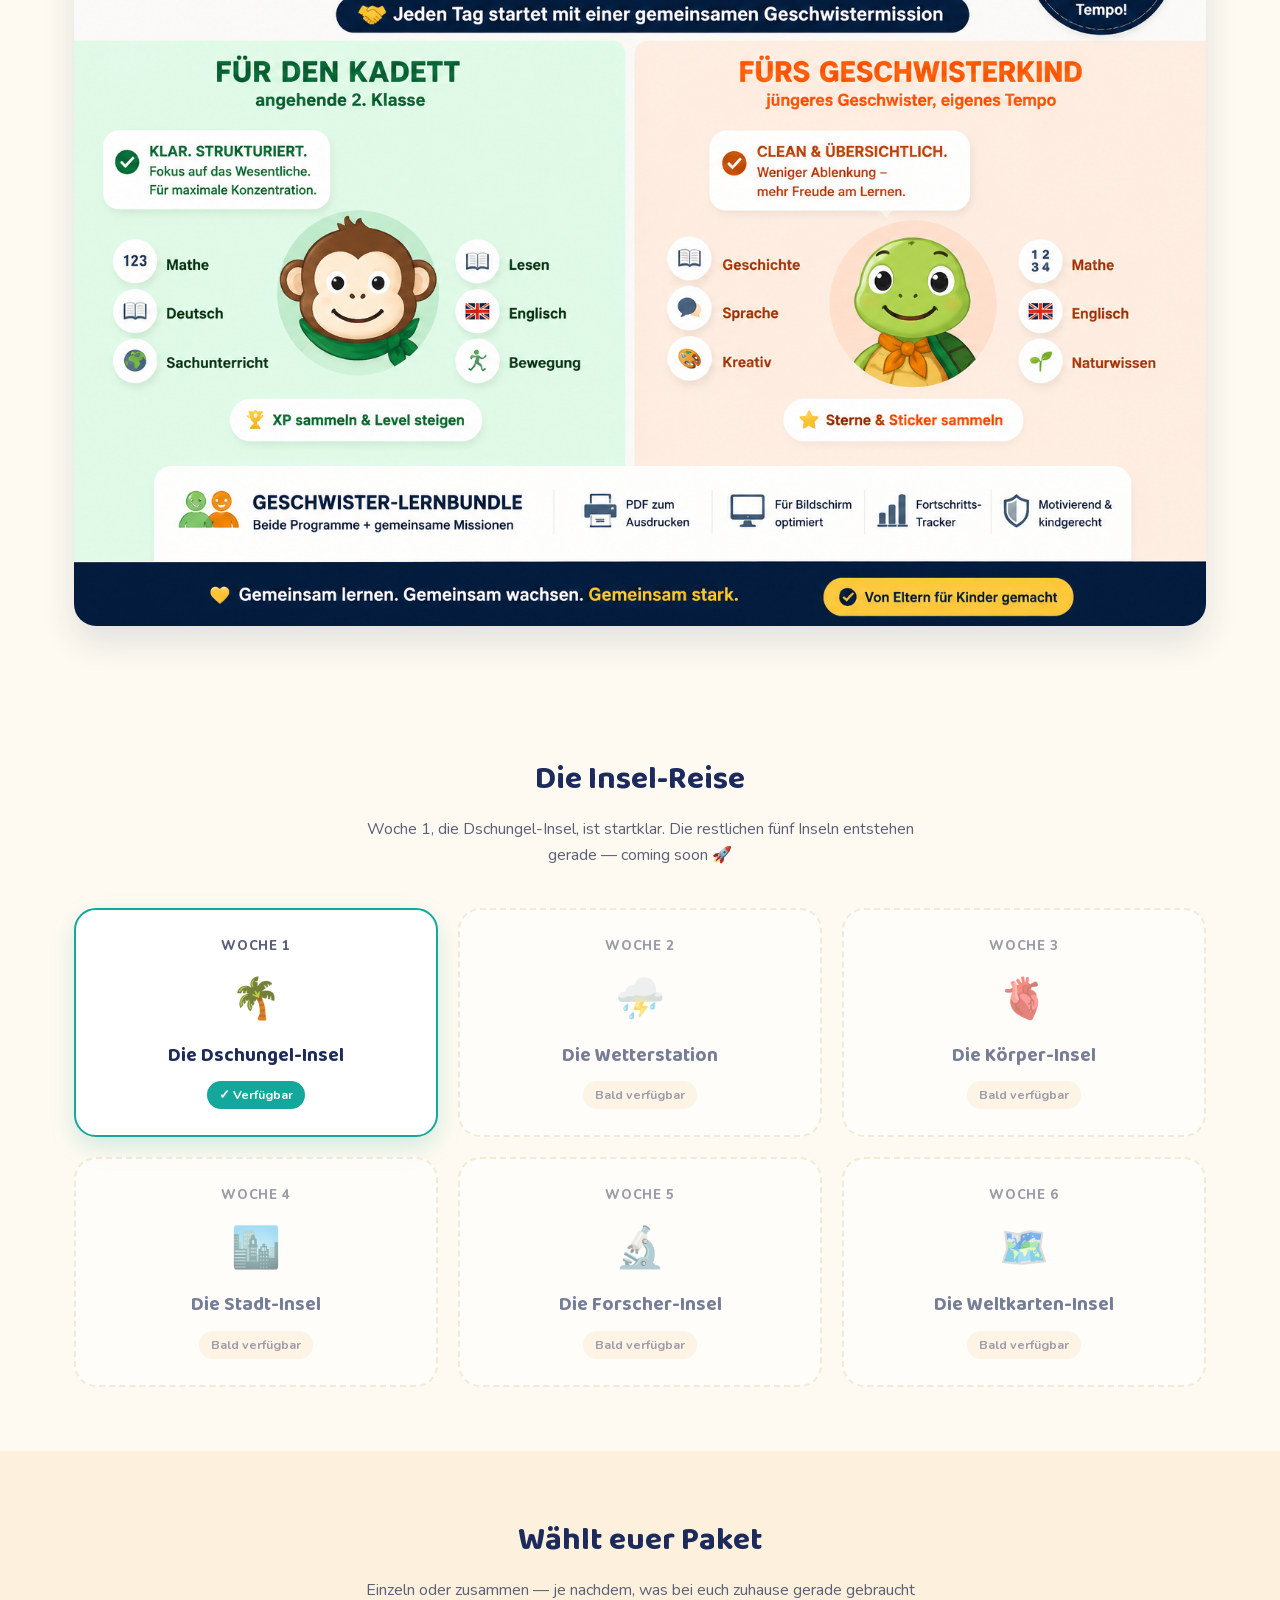
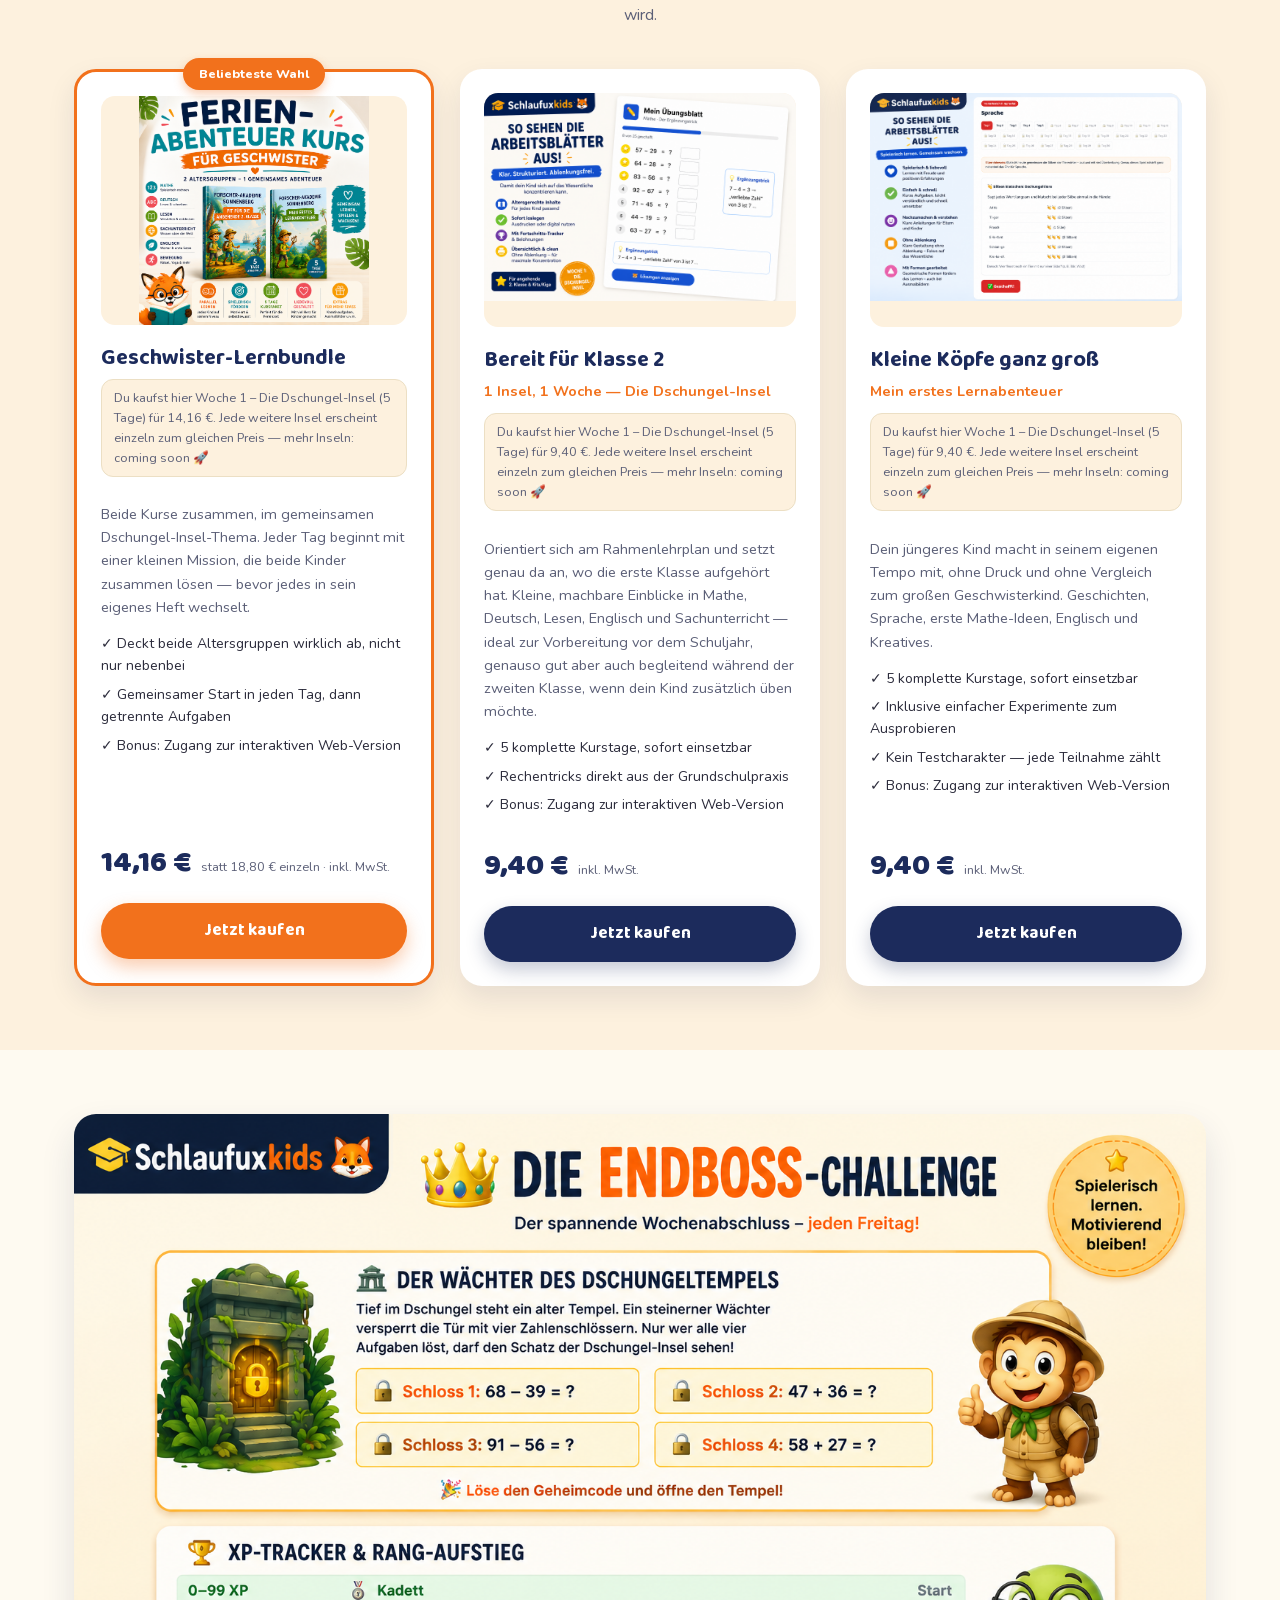
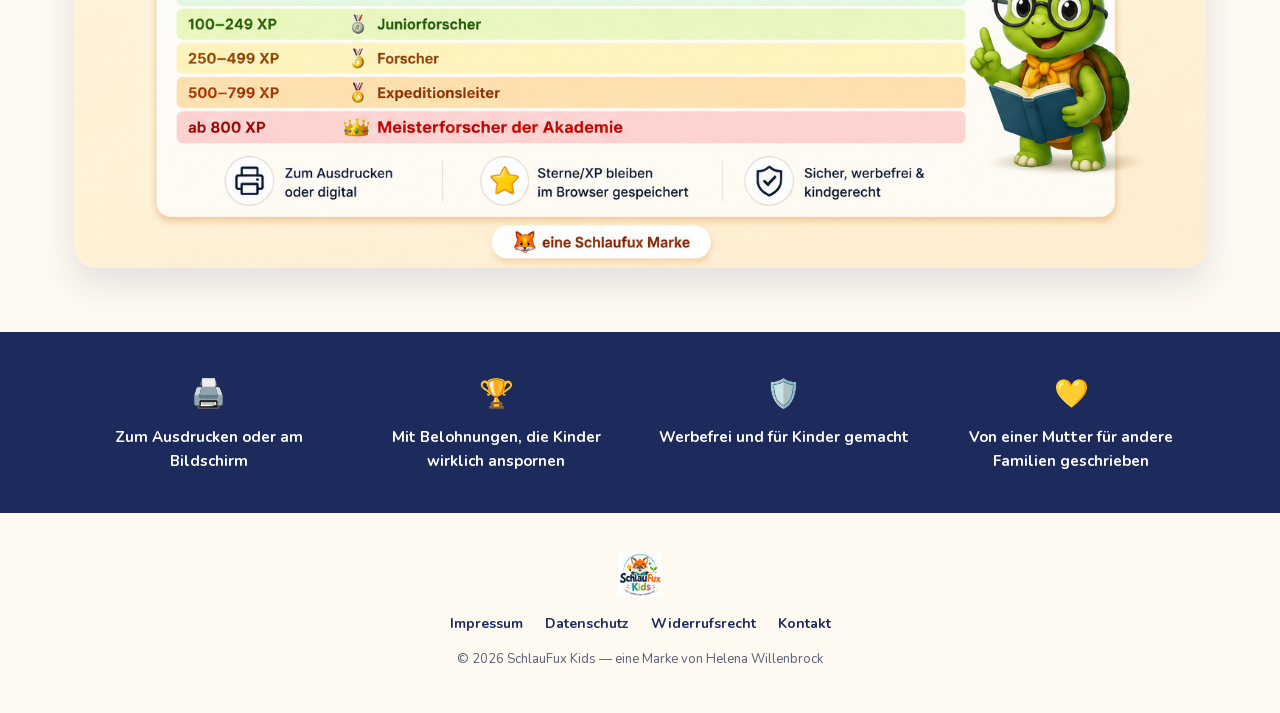
==== commit a5222a99: "Checkout-Links für alle 3 Produkte + Umbenennung "Bereit für Klasse 2" Co-Authored-By: Claude Sonnet" ====
--- a/index.html
+++ b/index.html
@@ -125,12 +125,12 @@
           <span class="price-amount">14,16&nbsp;€</span>
           <span class="price-note">statt 18,80&nbsp;€ einzeln · inkl. MwSt.</span>
         </div>
-        <a href="#" class="btn btn-primary btn-block" data-checkout="bundle" rel="nofollow">Jetzt kaufen</a>
+        <a href="https://schlaufuxkids.lemonsqueezy.com/checkout/buy/75f75067-9984-45bd-9f54-f73c4efdefe4" class="btn btn-primary btn-block" data-checkout="bundle" rel="nofollow">Jetzt kaufen</a>
       </article>
 
       <article class="product-card">
-        <img src="img/worksheet-preview.png" alt="Fit für die 2. Klasse — Die Dschungel-Insel" class="product-cover product-cover-crop">
-        <h3>Fit für die 2. Klasse</h3>
+        <img src="img/worksheet-preview.png" alt="Bereit für Klasse 2 — Die Dschungel-Insel" class="product-cover product-cover-crop">
+        <h3>Bereit für Klasse 2</h3>
         <p class="product-tagline">1 Insel, 1 Woche — Die Dschungel-Insel</p>
         <p class="availability-note">Du kaufst hier Woche 1 – Die Dschungel-Insel (5 Tage) für 9,40 €. Jede weitere Insel erscheint einzeln zum gleichen Preis — mehr Inseln: coming soon 🚀</p>
         <p class="product-desc">Orientiert sich am Rahmenlehrplan und setzt genau da an, wo die erste Klasse aufgehört hat. Kleine, machbare Einblicke in Mathe, Deutsch, Lesen, Englisch und Sachunterricht — ideal zur Vorbereitung vor dem Schuljahr, genauso gut aber auch begleitend während der zweiten Klasse, wenn dein Kind zusätzlich üben möchte.</p>
@@ -143,7 +143,7 @@
           <span class="price-amount">9,40&nbsp;€</span>
           <span class="price-note">inkl. MwSt.</span>
         </div>
-        <a href="#" class="btn btn-secondary btn-block" data-checkout="solo-2klasse" rel="nofollow">Jetzt kaufen</a>
+        <a href="https://schlaufuxkids.lemonsqueezy.com/checkout/buy/51b7a4de-02f7-4831-b31e-acc81e89d532" class="btn btn-secondary btn-block" data-checkout="solo-2klasse" rel="nofollow">Jetzt kaufen</a>
       </article>
 
       <article class="product-card">
@@ -162,7 +162,7 @@
           <span class="price-amount">9,40&nbsp;€</span>
           <span class="price-note">inkl. MwSt.</span>
         </div>
-        <a href="#" class="btn btn-secondary btn-block" data-checkout="solo-kita" rel="nofollow">Jetzt kaufen</a>
+        <a href="https://schlaufuxkids.lemonsqueezy.com/checkout/buy/28a12c08-4d83-4661-8283-25b708b2a6a4" class="btn btn-secondary btn-block" data-checkout="solo-kita" rel="nofollow">Jetzt kaufen</a>
       </article>
 
     </div>
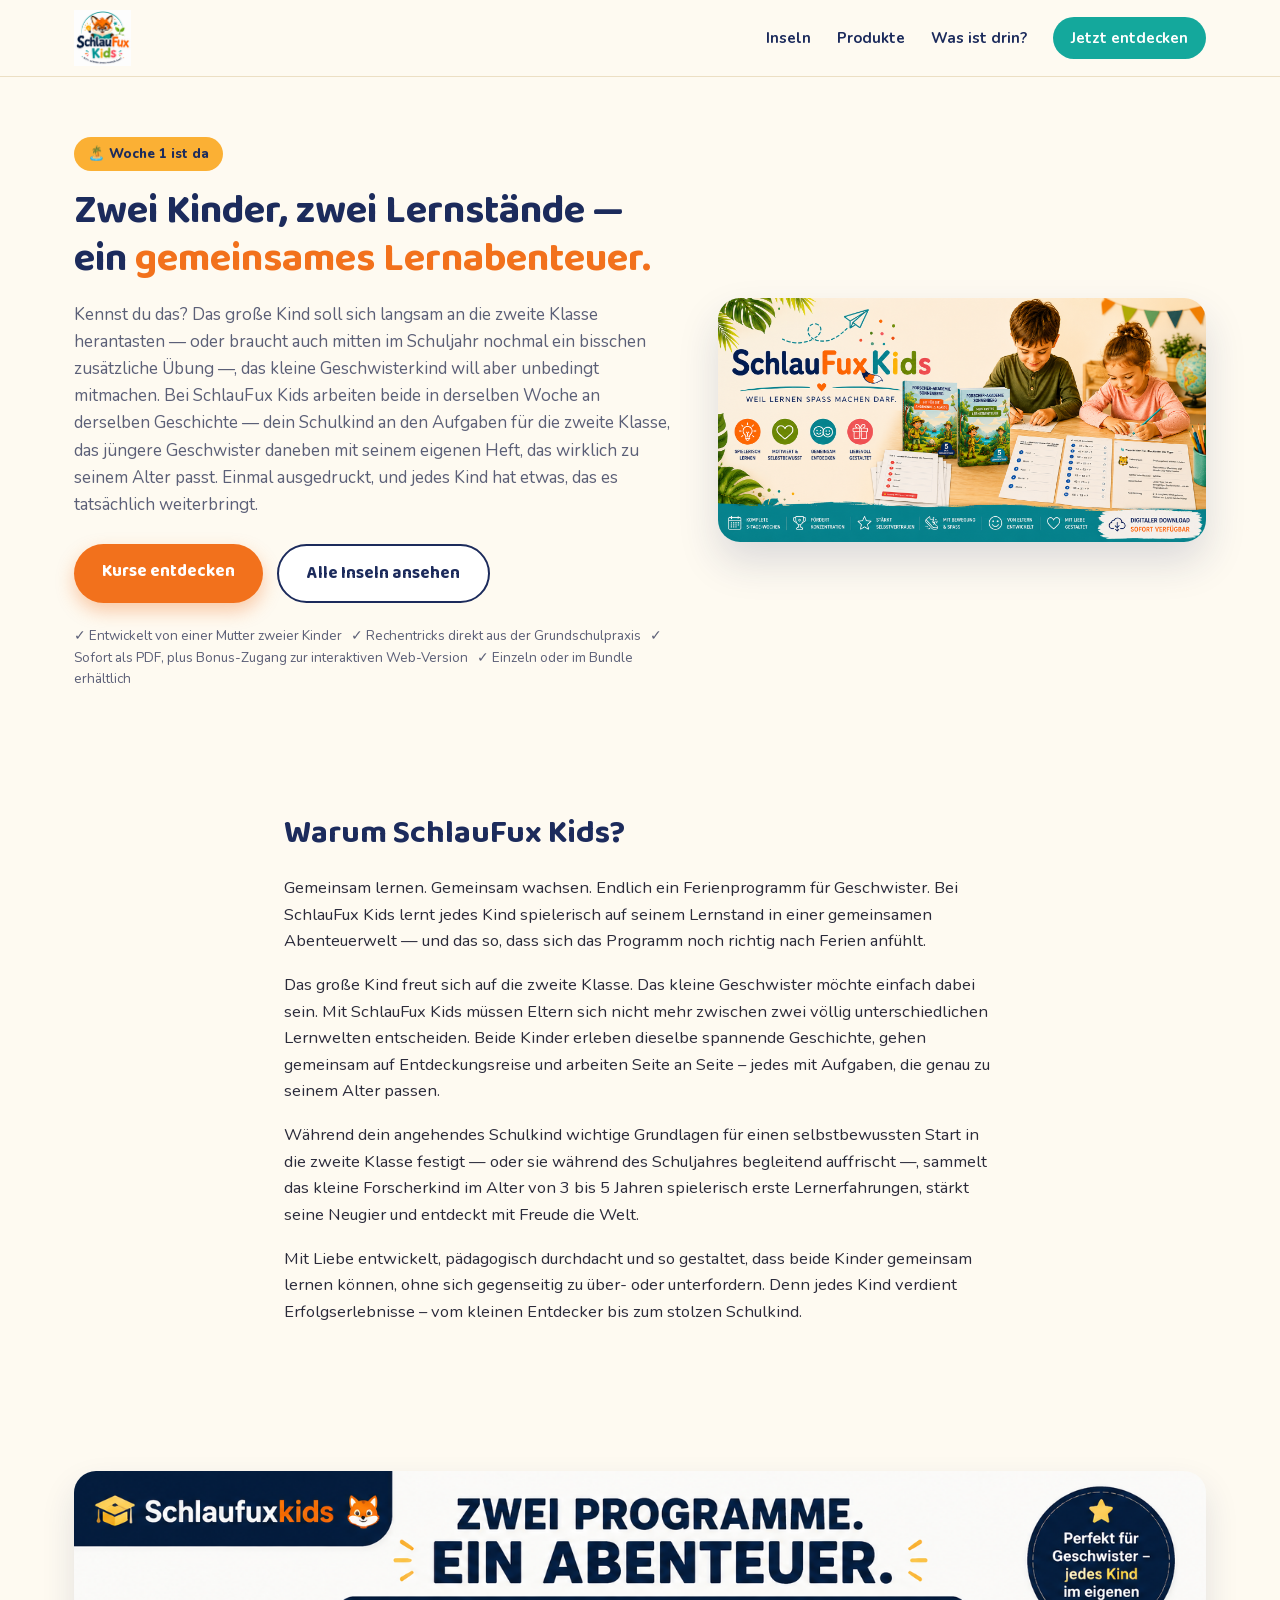
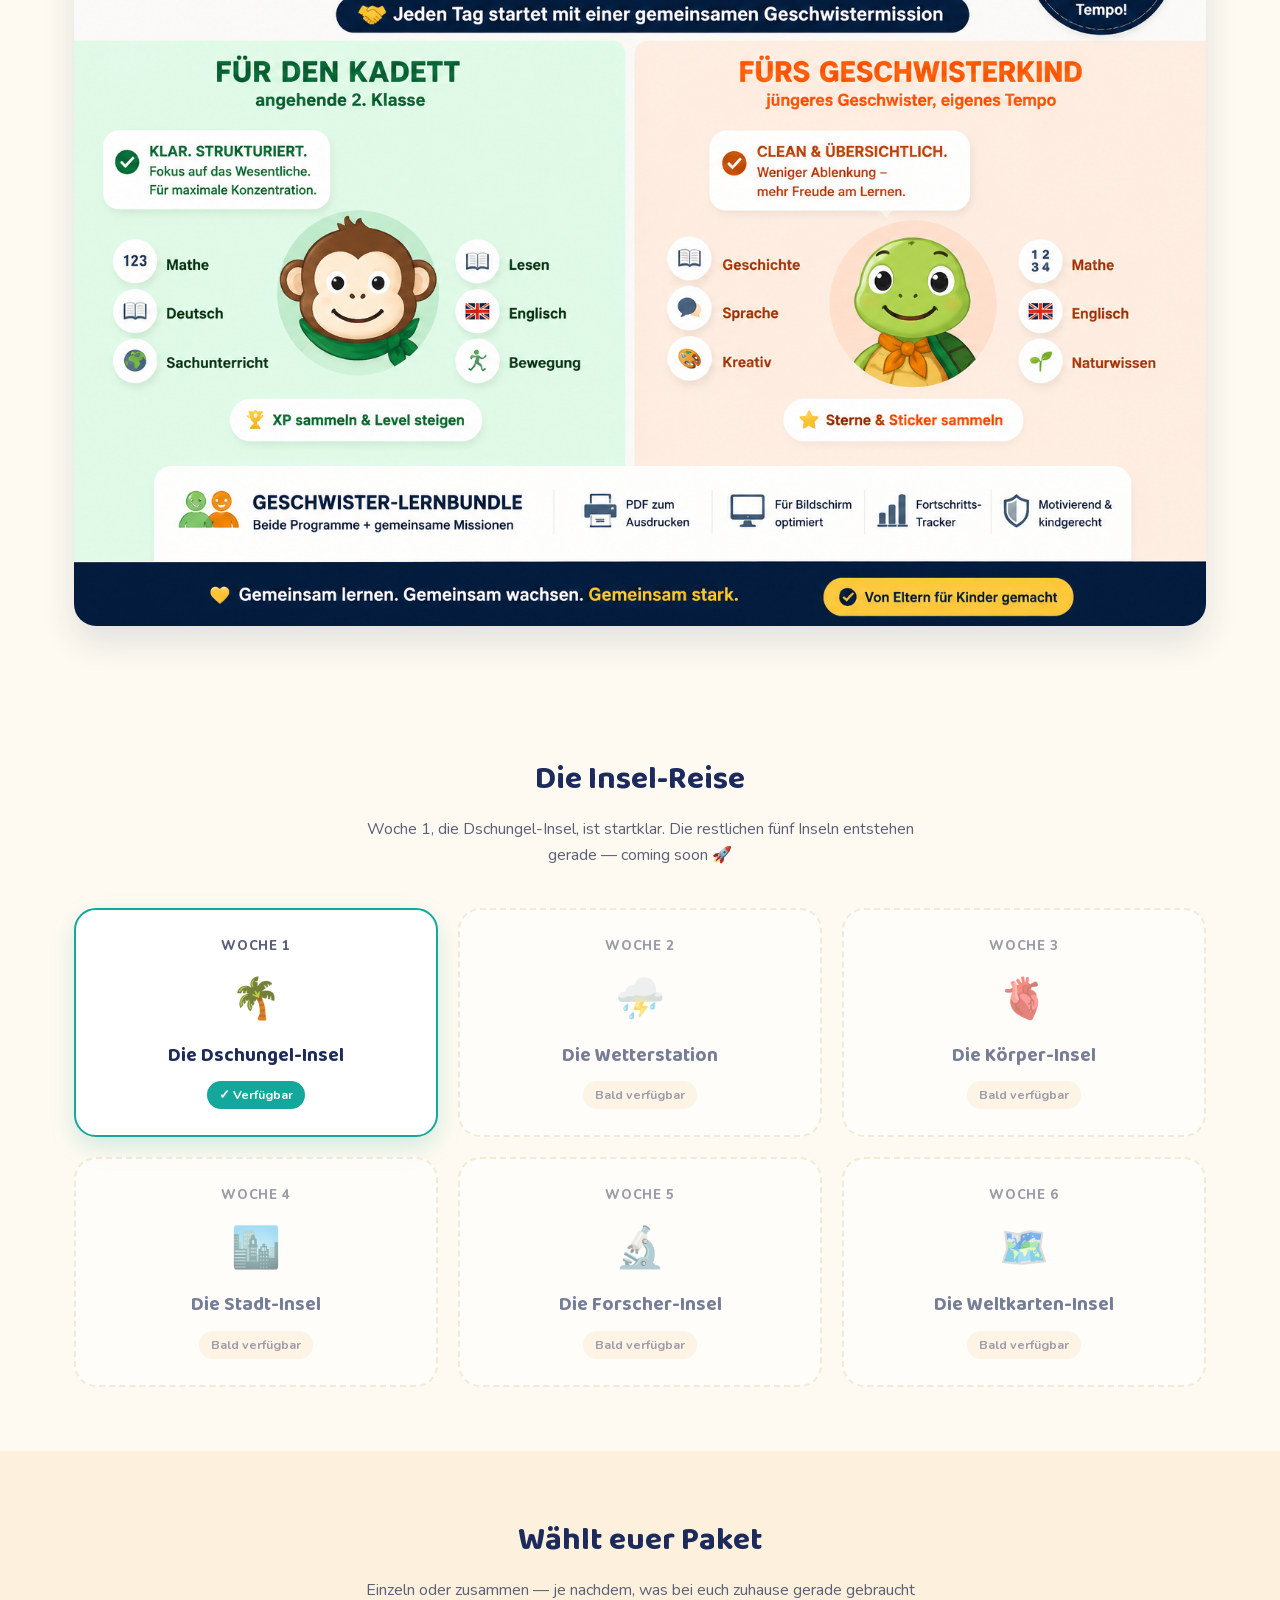
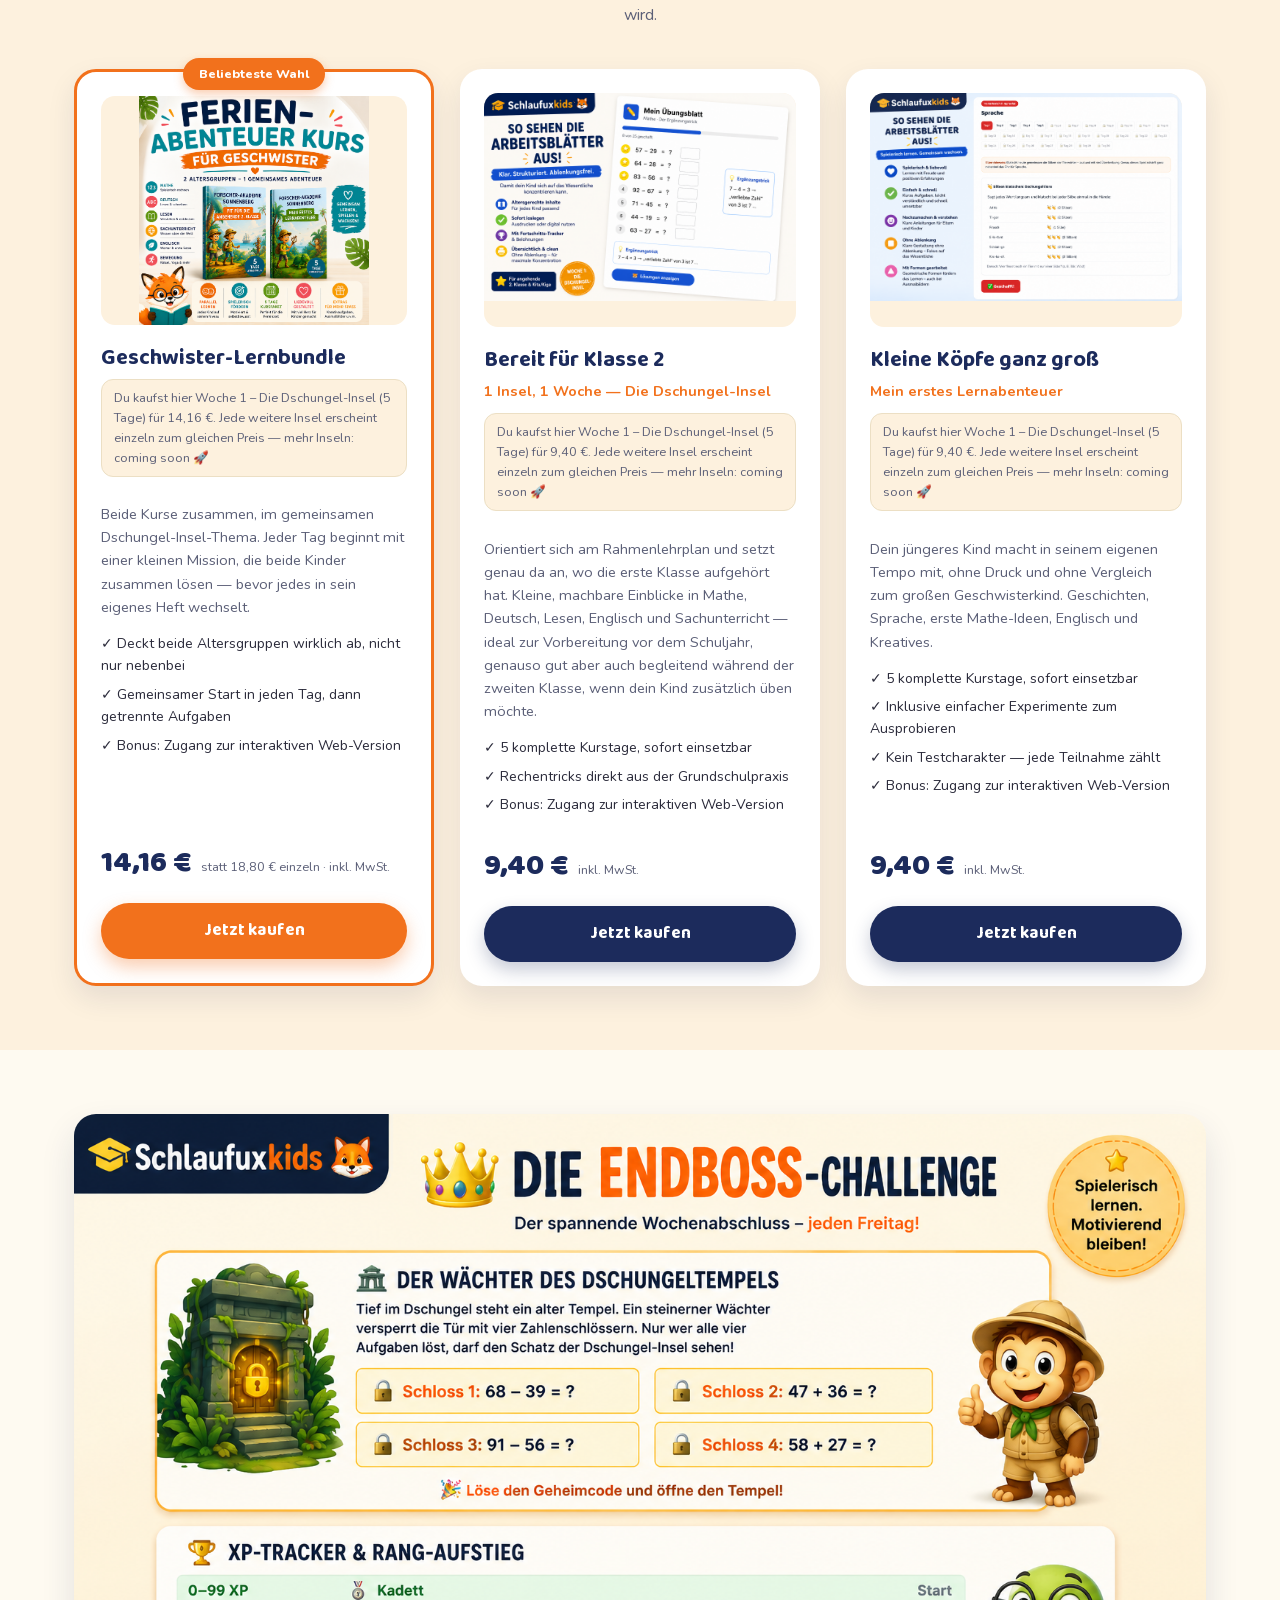
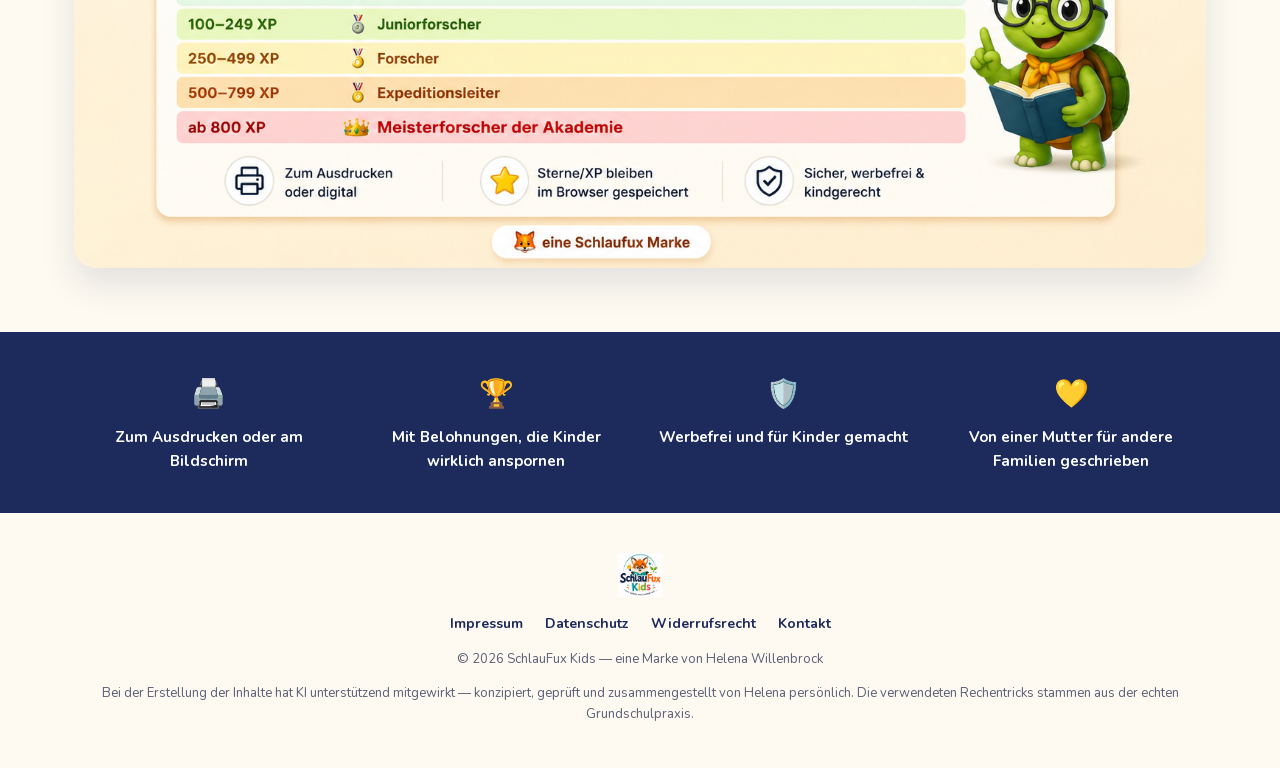
==== commit abc9d6fe: "KI-Hinweis im Footer ergänzt Co-Authored-By: Claude Sonnet 5 <noreply@anthropic.com>" ====
--- a/index.html
+++ b/index.html
@@ -206,6 +206,7 @@
       <a href="mailto:Helenawillen@gmx.de">Kontakt</a>
     </nav>
     <p class="footer-copy">© 2026 SchlauFux Kids — eine Marke von Helena Willenbrock</p>
+    <p class="footer-copy">Bei der Erstellung der Inhalte hat KI unterstützend mitgewirkt — konzipiert, geprüft und zusammengestellt von Helena persönlich. Die verwendeten Rechentricks stammen aus der echten Grundschulpraxis.</p>
   </div>
 </footer>
 
